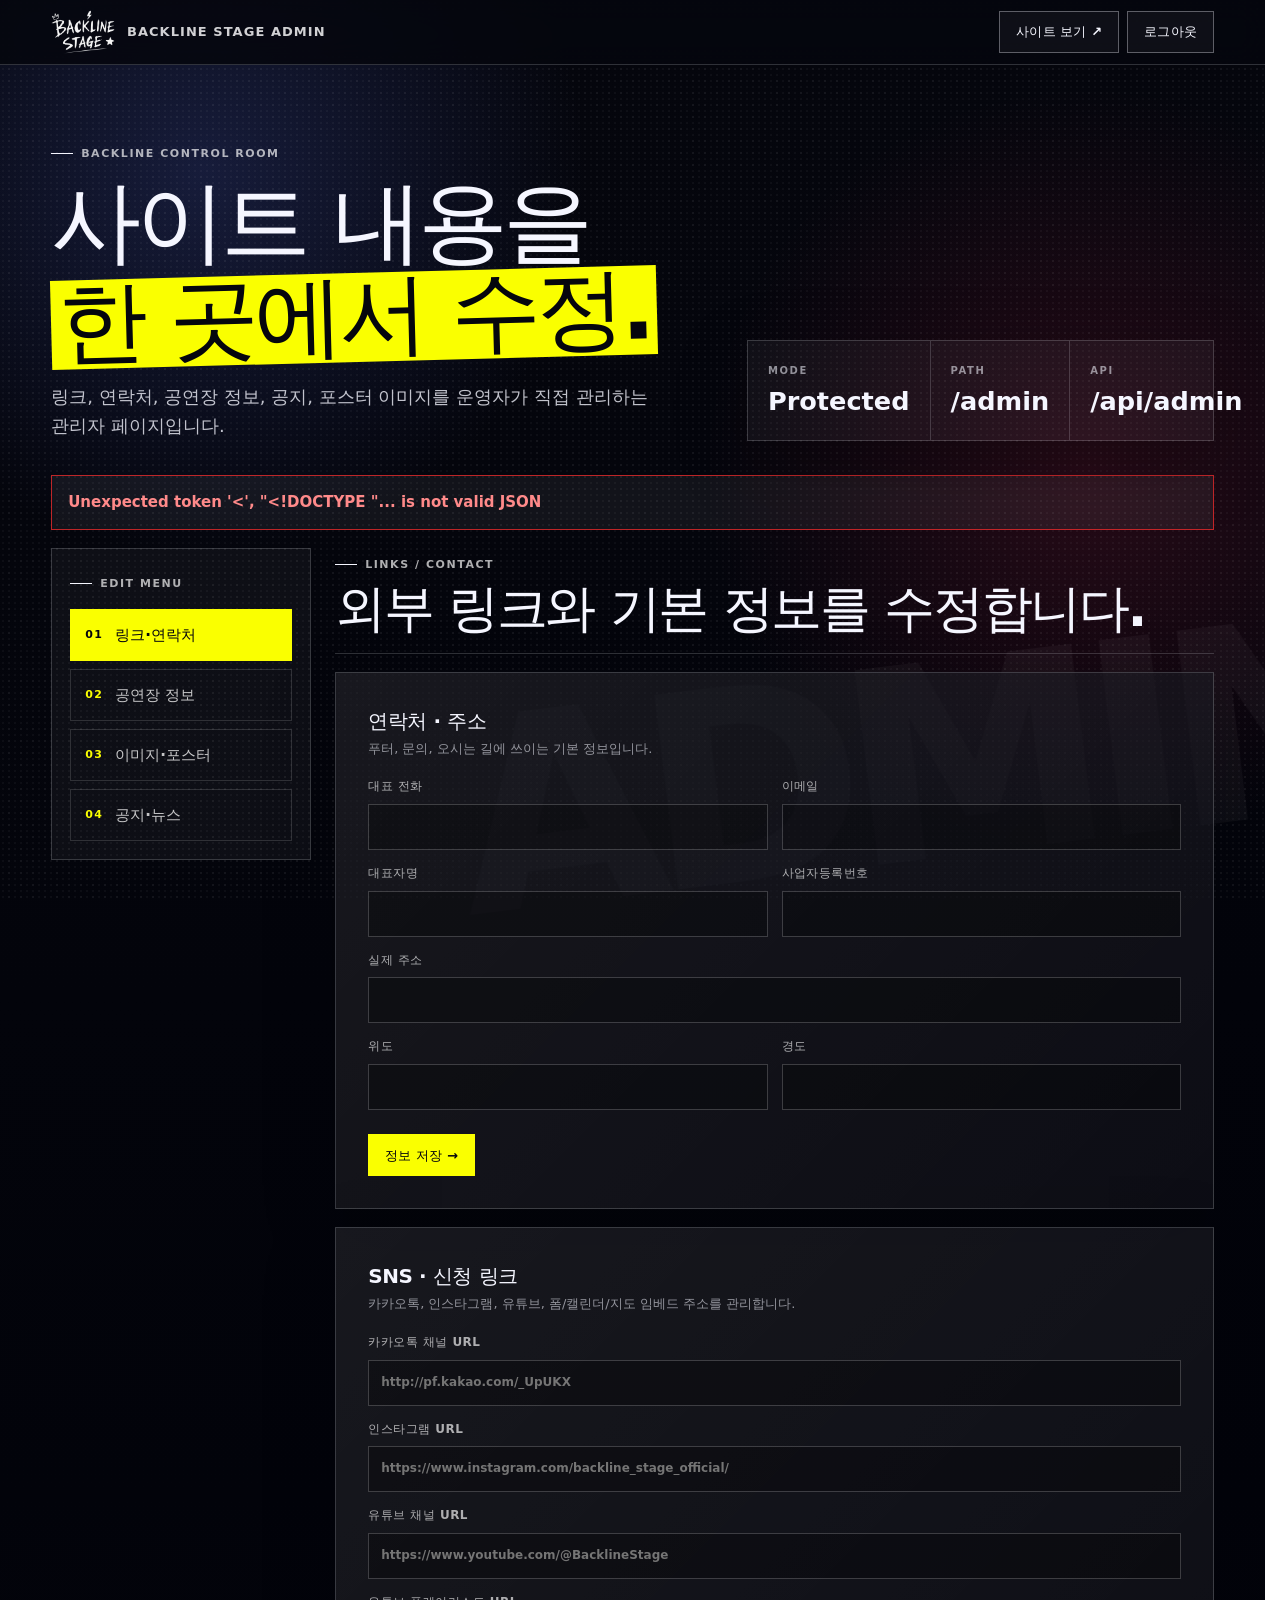
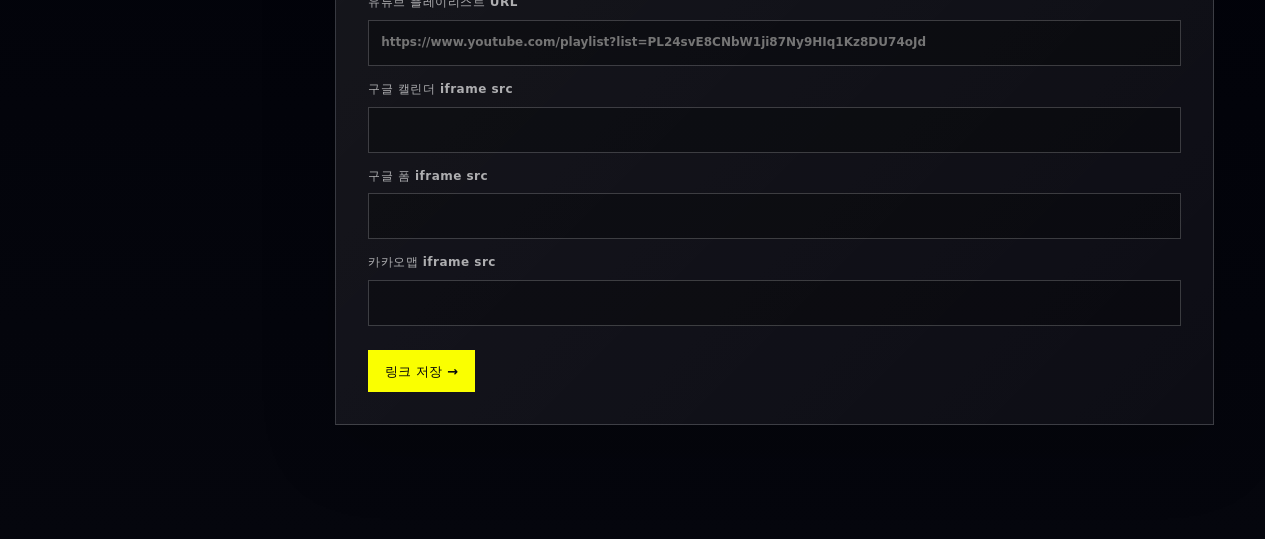
==== admin/index.html @ d29a9990 "Deploy CMS content bridge" ====
<!doctype html>
<html lang="ko">
  <head>
    <meta charset="utf-8" />
    <meta name="viewport" content="width=device-width, initial-scale=1" />
    <link rel="preload" href="../assets/fonts/PretendardVariable.woff2" as="font" type="font/woff2" crossorigin />
    <link rel="preload" as="image" href="../assets/brand/original-white/logo-white.png" />
    <link rel="icon" type="image/png" href="../assets/brand/mascot-face.png" />
    <title>관리자 | Backline Stage</title>
    <link rel="stylesheet" href="./admin.css" />
  </head>
  <body>
    <header class="admin-header">
      <div class="admin-header__inner">
        <a class="brand" href="./" aria-label="Backline Stage 관리자 홈">
          <img src="../assets/brand/original-white/logo-white.png" width="3243" height="2238" alt="" />
          <span>Backline Stage Admin</span>
        </a>
        <nav class="admin-toplinks" aria-label="관리자 바로가기">
          <a href="../index.html" target="_blank" rel="noopener">사이트 보기 ↗</a>
          <a href="/cdn-cgi/access/logout" id="logout">로그아웃</a>
        </nav>
      </div>
    </header>

    <main class="admin-shell">
      <section class="admin-hero">
        <div>
          <p class="eyebrow">Backline control room</p>
          <h1>사이트 내용을<br /><span>한 곳에서 수정.</span></h1>
          <p class="lead">링크, 연락처, 공연장 정보, 공지, 포스터 이미지를 운영자가 직접 관리하는 관리자 페이지입니다.</p>
        </div>
        <div class="admin-status" aria-label="관리 상태 요약">
          <article>
            <span>MODE</span>
            <strong>Protected</strong>
          </article>
          <article>
            <span>PATH</span>
            <strong>/admin</strong>
          </article>
          <article>
            <span>API</span>
            <strong>/api/admin</strong>
          </article>
        </div>
      </section>

      <div id="flash" aria-live="polite"></div>

      <div class="admin-layout">
        <aside class="admin-sidebar">
          <p class="sidebar-k">EDIT MENU</p>
          <nav class="admin-tabs" id="tabs" aria-label="관리 메뉴">
            <button class="is-active" data-tab="links" type="button">
              <span>01</span> 링크·연락처
            </button>
            <button data-tab="venue" type="button">
              <span>02</span> 공연장 정보
            </button>
            <button data-tab="images" type="button">
              <span>03</span> 이미지·포스터
            </button>
            <button data-tab="notices" type="button">
              <span>04</span> 공지·뉴스
            </button>
          </nav>
        </aside>

        <section class="admin-content">
          <section class="admin-panel is-active" data-panel="links">
            <div class="panel-head">
              <p class="eyebrow">Links / contact</p>
              <h2>외부 링크와 기본 정보를 수정합니다.</h2>
            </div>

            <div class="card">
              <div class="card-head">
                <h3>연락처 · 주소</h3>
                <p>푸터, 문의, 오시는 길에 쓰이는 기본 정보입니다.</p>
              </div>
              <form id="settings-form-contact" class="field-grid">
                <label>대표 전화<input name="phone" autocomplete="tel" /></label>
                <label>이메일<input name="email" type="email" autocomplete="email" /></label>
                <label>대표자명<input name="representative" /></label>
                <label>사업자등록번호<input name="business_no" /></label>
                <label class="full">실제 주소<input name="address" /></label>
                <label>위도<input name="latitude" type="number" step="0.0000000000001" /></label>
                <label>경도<input name="longitude" type="number" step="0.0000000000001" /></label>
                <div class="full row-actions">
                  <button class="btn hot" type="submit">정보 저장 →</button>
                </div>
              </form>
            </div>

            <div class="card">
              <div class="card-head">
                <h3>SNS · 신청 링크</h3>
                <p>카카오톡, 인스타그램, 유튜브, 폼/캘린더/지도 임베드 주소를 관리합니다.</p>
              </div>
              <form id="settings-form-links" class="field-grid">
                <label class="full">카카오톡 채널 URL<input name="kakao_url" placeholder="http://pf.kakao.com/_UpUKX" /></label>
                <label class="full">인스타그램 URL<input name="instagram_url" placeholder="https://www.instagram.com/backline_stage_official/" /></label>
                <label class="full">유튜브 채널 URL<input name="youtube_url" placeholder="https://www.youtube.com/@BacklineStage" /></label>
                <label class="full">유튜브 플레이리스트 URL<input name="youtube_playlist_url" placeholder="https://www.youtube.com/playlist?list=PL24svE8CNbW1ji87Ny9HIq1Kz8DU74oJd" /></label>
                <label class="full">구글 캘린더 iframe src<input name="google_calendar_src" /></label>
                <label class="full">구글 폼 iframe src<input name="google_form_src" /></label>
                <label class="full">카카오맵 iframe src<input name="kakao_map_src" /></label>
                <div class="full row-actions">
                  <button class="btn hot" type="submit">링크 저장 →</button>
                </div>
              </form>
            </div>
          </section>

          <section class="admin-panel" data-panel="venue">
            <div class="panel-head">
              <p class="eyebrow">Venue data</p>
              <h2>공연장 소개와 스펙 값을 관리합니다.</h2>
            </div>

            <div class="card">
              <form id="venue-form" class="field-grid">
                <label class="full">공연장 명<input name="name" /></label>
                <label class="full">한 줄 소개<input name="tagline" /></label>
                <label>수용 인원<input name="capacity" /></label>
                <label>무대 사이즈<input name="stage_size" /></label>
                <label>음향<input name="sound" /></label>
                <label>조명<input name="light" /></label>
                <label class="full">장비 리스트 <small>한 줄에 하나씩 입력</small>
                  <textarea name="equipment_text" rows="7" placeholder="Behringer X32 Full Size&#10;d&amp;b E12 × 2&#10;Sennheiser EW IEM G4 TWIN ★"></textarea>
                </label>
                <label class="full">평면도/단면도 이미지 URL<input name="floorplan_url" /></label>
                <label class="full">상세 설명<textarea name="body" rows="5"></textarea></label>
                <div class="full row-actions">
                  <button class="btn hot" type="submit">공연장 정보 저장 →</button>
                </div>
              </form>
            </div>
          </section>

          <section class="admin-panel" data-panel="images">
            <div class="panel-head">
              <p class="eyebrow">Images / posters</p>
              <h2>공연 포스터와 갤러리 이미지를 관리합니다.</h2>
            </div>

            <div class="card split-card">
              <div class="card-head">
                <h3>새 이미지 업로드</h3>
                <p>5MB 이하 jpg, png, webp 파일을 등록합니다.</p>
              </div>
              <form id="poster-form" class="field-grid">
                <label>제목<input name="title" required placeholder="BAND NIGHT vol.4" /></label>
                <label>날짜<input name="date" type="date" required /></label>
                <label class="full">이미지 파일<input name="file" type="file" accept="image/*" required /></label>
                <div class="full row-actions">
                  <button class="btn hot" type="submit">업로드 →</button>
                </div>
              </form>
            </div>

            <div class="list-head">
              <h3>등록된 이미지</h3>
              <button class="btn ghost" type="button" data-action="refresh-posters">새로고침</button>
            </div>
            <div class="poster-list" id="poster-list"></div>
          </section>

          <section class="admin-panel" data-panel="notices">
            <div class="panel-head">
              <p class="eyebrow">Notice board</p>
              <h2>홈과 공지 영역에 표시할 소식을 관리합니다.</h2>
            </div>

            <div class="card">
              <div class="card-head">
                <h3>새 공지 작성</h3>
                <p>중요 공지는 고정으로 등록할 수 있습니다.</p>
              </div>
              <form id="notice-form" class="field-grid">
                <label>제목<input name="title" required /></label>
                <label>노출 상태
                  <select name="pinned">
                    <option value="false">일반</option>
                    <option value="true">상단 고정</option>
                  </select>
                </label>
                <label class="full">두 줄 미리보기<textarea name="body_short" maxlength="160" rows="2"></textarea></label>
                <label class="full">상세 내용<textarea name="body" rows="5"></textarea></label>
                <div class="full row-actions">
                  <button class="btn hot" type="submit">공지 등록 →</button>
                </div>
              </form>
            </div>

            <div class="list-head">
              <h3>등록된 공지</h3>
              <button class="btn ghost" type="button" data-action="refresh-notices">새로고침</button>
            </div>
            <div class="notice-list" id="notice-list"></div>
          </section>
        </section>
      </div>
    </main>

    <script type="module" src="./admin.js"></script>
  </body>
</html>
---- admin/admin.css ----
@font-face {
  font-family: "Pretendard Variable";
  font-weight: 45 920;
  font-style: normal;
  font-display: block;
  src: url("../assets/fonts/PretendardVariable.woff2") format("woff2-variations");
}

:root {
  --bg: #05060d;
  --bg-2: #090b16;
  --ink: #f5f6ff;
  --ink-2: rgba(245, 246, 255, 0.78);
  --ink-3: rgba(245, 246, 255, 0.56);
  --line: rgba(245, 246, 255, 0.18);
  --line-strong: rgba(245, 246, 255, 0.34);
  --hot: #faff00;
  --red: #ff2d2d;
  --void: #05060d;
  --grid: 1320px;
  --gutter: clamp(20px, 4vw, 56px);
  --font: "Pretendard Variable", "Pretendard", -apple-system, BlinkMacSystemFont, "Apple SD Gothic Neo", system-ui, sans-serif;
}

* { box-sizing: border-box; }

html {
  overflow-y: scroll;
  scrollbar-gutter: stable;
}

body {
  margin: 0;
  min-height: 100vh;
  background:
    radial-gradient(circle at 16% 8%, rgba(74, 92, 190, 0.26), transparent 30vw),
    radial-gradient(circle at 86% 22%, rgba(255, 45, 93, 0.14), transparent 30vw),
    linear-gradient(180deg, #05060d 0%, #02030a 70%, #05060d 100%);
  color: var(--ink);
  font-family: var(--font);
  font-size: 15px;
  line-height: 1.65;
  font-synthesis: none;
  -webkit-font-smoothing: antialiased;
  word-break: keep-all;
  overflow-wrap: break-word;
}

body::before {
  content: "";
  position: fixed;
  inset: 0;
  z-index: -2;
  pointer-events: none;
  background-image:
    radial-gradient(rgba(255, 255, 255, 0.045) 1px, transparent 1px),
    radial-gradient(rgba(255, 255, 255, 0.028) 1px, transparent 1px);
  background-size: 6px 6px, 12px 12px;
  background-position: 0 0, 3px 3px;
  opacity: 0.95;
}

body::after {
  content: "ADMIN";
  position: fixed;
  right: -7vw;
  bottom: -7vw;
  z-index: -1;
  color: rgba(255, 255, 255, 0.035);
  font-size: clamp(120px, 21vw, 340px);
  font-weight: 950;
  letter-spacing: -0.08em;
  transform: rotate(-7deg);
  pointer-events: none;
}

a { color: inherit; text-decoration: none; }
button, input, textarea, select { font: inherit; }
button { cursor: pointer; }
img { display: block; max-width: 100%; }
h1, h2, h3, p { margin: 0; }

.admin-header {
  position: sticky;
  top: 0;
  z-index: 20;
  background: rgba(5, 6, 13, 0.86);
  border-bottom: 1px solid var(--line);
  backdrop-filter: blur(14px) saturate(1.2);
  -webkit-backdrop-filter: blur(14px) saturate(1.2);
}

.admin-header__inner {
  max-width: var(--grid);
  margin: 0 auto;
  padding: 10px var(--gutter);
  display: flex;
  align-items: center;
  justify-content: space-between;
  gap: 24px;
}

.brand {
  display: inline-flex;
  align-items: center;
  gap: 12px;
  min-width: 0;
}

.brand img {
  width: auto;
  height: 44px;
  opacity: 0.96;
}

.brand span {
  font-size: 13px;
  font-weight: 900;
  letter-spacing: 0.08em;
  text-transform: uppercase;
  color: rgba(255, 255, 255, 0.82);
}

.admin-toplinks {
  display: flex;
  align-items: center;
  gap: 8px;
  flex-wrap: wrap;
}

.admin-toplinks a,
.btn {
  display: inline-flex;
  align-items: center;
  justify-content: center;
  min-height: 42px;
  padding: 0 16px;
  border: 1.5px solid var(--line-strong);
  background: rgba(255, 255, 255, 0.04);
  color: var(--ink);
  font-size: 13px;
  font-weight: 900;
  letter-spacing: 0.01em;
  transition: transform 140ms ease, border-color 140ms ease, background 140ms ease, color 140ms ease;
}

.admin-toplinks a:hover,
.btn:hover {
  transform: translate(-2px, -2px);
  border-color: var(--ink);
}

.btn.hot {
  border-color: var(--hot);
  background: var(--hot);
  color: var(--void);
}

.btn.ghost {
  background: transparent;
}

.btn.danger {
  border-color: rgba(255, 45, 45, 0.7);
  color: #ff7878;
}

.btn:disabled {
  opacity: 0.48;
  cursor: not-allowed;
  transform: none;
}

.admin-shell {
  width: 100%;
  max-width: var(--grid);
  margin: 0 auto;
  padding: clamp(40px, 6vw, 72px) var(--gutter) 96px;
}

.admin-hero {
  display: grid;
  grid-template-columns: minmax(0, 1.15fr) minmax(320px, 0.85fr);
  gap: clamp(28px, 5vw, 72px);
  align-items: end;
  margin-bottom: 34px;
}

.eyebrow,
.sidebar-k {
  display: inline-flex;
  align-items: center;
  gap: 8px;
  color: rgba(255, 255, 255, 0.68);
  font-size: 11px;
  font-weight: 850;
  letter-spacing: 0.14em;
  line-height: 1.2;
  text-transform: uppercase;
}

.eyebrow::before,
.sidebar-k::before {
  content: "";
  display: inline-block;
  width: 22px;
  height: 1px;
  background: var(--ink);
}

.admin-hero h1 {
  margin-top: 18px;
  font-size: clamp(48px, 7vw, 96px);
  font-weight: 950;
  letter-spacing: -0.055em;
  line-height: 0.95;
}

.admin-hero h1 span {
  display: inline-block;
  margin-top: 8px;
  padding: 0 0.08em 0.04em;
  background: var(--hot);
  color: var(--void);
  transform: rotate(-1.5deg);
}

.lead {
  margin-top: 20px;
  max-width: 60ch;
  color: var(--ink-2);
  font-size: clamp(15px, 1.5vw, 18px);
}

.admin-status {
  display: grid;
  grid-template-columns: repeat(3, 1fr);
  border: 1.5px solid var(--line);
  background: rgba(255, 255, 255, 0.045);
  box-shadow: 0 22px 70px rgba(0, 0, 0, 0.28);
}

.admin-status article {
  padding: 22px 20px;
  border-right: 1px solid var(--line);
}

.admin-status article:last-child { border-right: 0; }

.admin-status span {
  display: block;
  margin-bottom: 8px;
  color: var(--ink-3);
  font-size: 10px;
  font-weight: 900;
  letter-spacing: 0.16em;
}

.admin-status strong {
  font-size: clamp(18px, 2vw, 26px);
  line-height: 1.1;
}

#flash {
  min-height: 0;
}

.flash {
  margin-bottom: 18px;
  padding: 14px 16px;
  border: 1.5px solid var(--line);
  background: rgba(255, 255, 255, 0.06);
  font-weight: 850;
}

.flash.ok {
  border-color: rgba(250, 255, 0, 0.72);
  color: var(--hot);
}

.flash.err {
  border-color: rgba(255, 45, 45, 0.72);
  color: #ff8a8a;
}

.admin-layout {
  display: grid;
  grid-template-columns: 260px minmax(0, 1fr);
  gap: 24px;
  align-items: start;
}

.admin-sidebar {
  position: sticky;
  top: 86px;
  padding: 18px;
  border: 1.5px solid var(--line);
  background: rgba(255, 255, 255, 0.045);
}

.admin-tabs {
  display: grid;
  gap: 8px;
  margin-top: 18px;
}

.admin-tabs button {
  width: 100%;
  min-height: 52px;
  display: flex;
  align-items: center;
  gap: 12px;
  padding: 0 14px;
  border: 1.5px solid rgba(255, 255, 255, 0.14);
  background: transparent;
  color: rgba(255, 255, 255, 0.76);
  text-align: left;
  font-weight: 900;
}

.admin-tabs button span {
  color: var(--hot);
  font-size: 11px;
  letter-spacing: 0.12em;
}

.admin-tabs button.is-active {
  background: var(--hot);
  border-color: var(--hot);
  color: var(--void);
}

.admin-tabs button.is-active span {
  color: var(--void);
}

.admin-panel {
  display: none;
}

.admin-panel.is-active {
  display: block;
}

.panel-head {
  margin-bottom: 18px;
  padding-bottom: 18px;
  border-bottom: 1.5px solid var(--line);
}

.panel-head h2 {
  margin-top: 10px;
  font-size: clamp(28px, 4vw, 52px);
  font-weight: 950;
  letter-spacing: -0.045em;
  line-height: 1.02;
}

.card,
.notice-item,
.poster-item {
  border: 1.5px solid var(--line);
  background:
    linear-gradient(135deg, rgba(255, 255, 255, 0.08), rgba(255, 255, 255, 0.035)),
    rgba(5, 6, 13, 0.62);
  box-shadow: 0 22px 70px rgba(0, 0, 0, 0.2);
}

.card {
  padding: clamp(20px, 3vw, 32px);
  margin-bottom: 18px;
}

.split-card {
  display: grid;
  grid-template-columns: minmax(220px, 0.8fr) minmax(0, 1.2fr);
  gap: 24px;
}

.card-head {
  margin-bottom: 18px;
}

.split-card .card-head {
  margin-bottom: 0;
}

.card h3,
.list-head h3 {
  font-size: 20px;
  font-weight: 950;
  letter-spacing: -0.02em;
}

.card p,
.list-empty {
  color: var(--ink-3);
  font-size: 13px;
}

.field-grid {
  display: grid;
  grid-template-columns: repeat(2, minmax(0, 1fr));
  gap: 14px;
}

.field-grid label,
.edit-grid label {
  display: grid;
  gap: 7px;
  min-width: 0;
  color: rgba(255, 255, 255, 0.66);
  font-size: 12px;
  font-weight: 850;
  letter-spacing: 0.04em;
}

.field-grid label.full,
.edit-grid label.full {
  grid-column: 1 / -1;
}

label small {
  color: var(--ink-3);
  font-weight: 650;
  letter-spacing: 0;
}

input,
textarea,
select {
  width: 100%;
  min-height: 46px;
  padding: 11px 12px;
  border: 1.5px solid rgba(255, 255, 255, 0.2);
  border-radius: 0;
  background: rgba(0, 0, 0, 0.28);
  color: var(--ink);
  outline: none;
}

textarea {
  resize: vertical;
  min-height: 112px;
}

input:focus,
textarea:focus,
select:focus {
  border-color: var(--hot);
  box-shadow: 0 0 0 3px rgba(250, 255, 0, 0.12);
}

input[type="file"] {
  padding: 9px;
  color: var(--ink-2);
}

.row-actions {
  display: flex;
  flex-wrap: wrap;
  gap: 8px;
  align-items: center;
  margin-top: 10px;
}

.list-head {
  display: flex;
  align-items: center;
  justify-content: space-between;
  gap: 16px;
  margin: 26px 0 14px;
}

.poster-list,
.notice-list {
  display: grid;
  gap: 14px;
}

.poster-item {
  display: grid;
  grid-template-columns: 148px minmax(0, 1fr);
  gap: 18px;
  padding: 14px;
}

.poster-thumb {
  width: 100%;
  aspect-ratio: 3 / 4;
  object-fit: cover;
  background: rgba(255, 255, 255, 0.08);
  border: 1px solid rgba(255, 255, 255, 0.16);
}

.notice-item {
  padding: 18px;
}

.notice-item__top,
.poster-item__top {
  display: flex;
  align-items: center;
  justify-content: space-between;
  gap: 12px;
  margin-bottom: 12px;
}

.item-title {
  min-width: 0;
}

.item-title strong {
  display: block;
  font-size: 17px;
  font-weight: 950;
  line-height: 1.18;
}

.item-title span {
  display: block;
  margin-top: 4px;
  color: var(--ink-3);
  font-size: 12px;
  font-weight: 700;
}

.badge {
  display: inline-flex;
  align-items: center;
  min-height: 28px;
  padding: 0 9px;
  background: var(--hot);
  color: var(--void);
  font-size: 11px;
  font-weight: 950;
  letter-spacing: 0.08em;
  white-space: nowrap;
}

.edit-grid {
  display: grid;
  grid-template-columns: repeat(2, minmax(0, 1fr));
  gap: 12px;
}

@media (max-width: 980px) {
  .admin-hero,
  .admin-layout,
  .split-card {
    grid-template-columns: 1fr;
  }

  .admin-sidebar {
    position: static;
  }

  .admin-tabs {
    grid-template-columns: repeat(2, minmax(0, 1fr));
  }
}

@media (max-width: 680px) {
  .admin-header__inner {
    align-items: flex-start;
    flex-direction: column;
  }

  .brand span {
    display: none;
  }

  .admin-toplinks {
    width: 100%;
    display: grid;
    grid-template-columns: repeat(2, minmax(0, 1fr));
  }

  .admin-toplinks a {
    min-width: 0;
  }

  .admin-status,
  .field-grid,
  .edit-grid,
  .poster-item,
  .admin-tabs {
    grid-template-columns: 1fr;
  }

  .admin-status article {
    border-right: 0;
    border-bottom: 1px solid var(--line);
  }

  .admin-status article:last-child {
    border-bottom: 0;
  }

  .poster-thumb {
    max-width: 180px;
  }
}
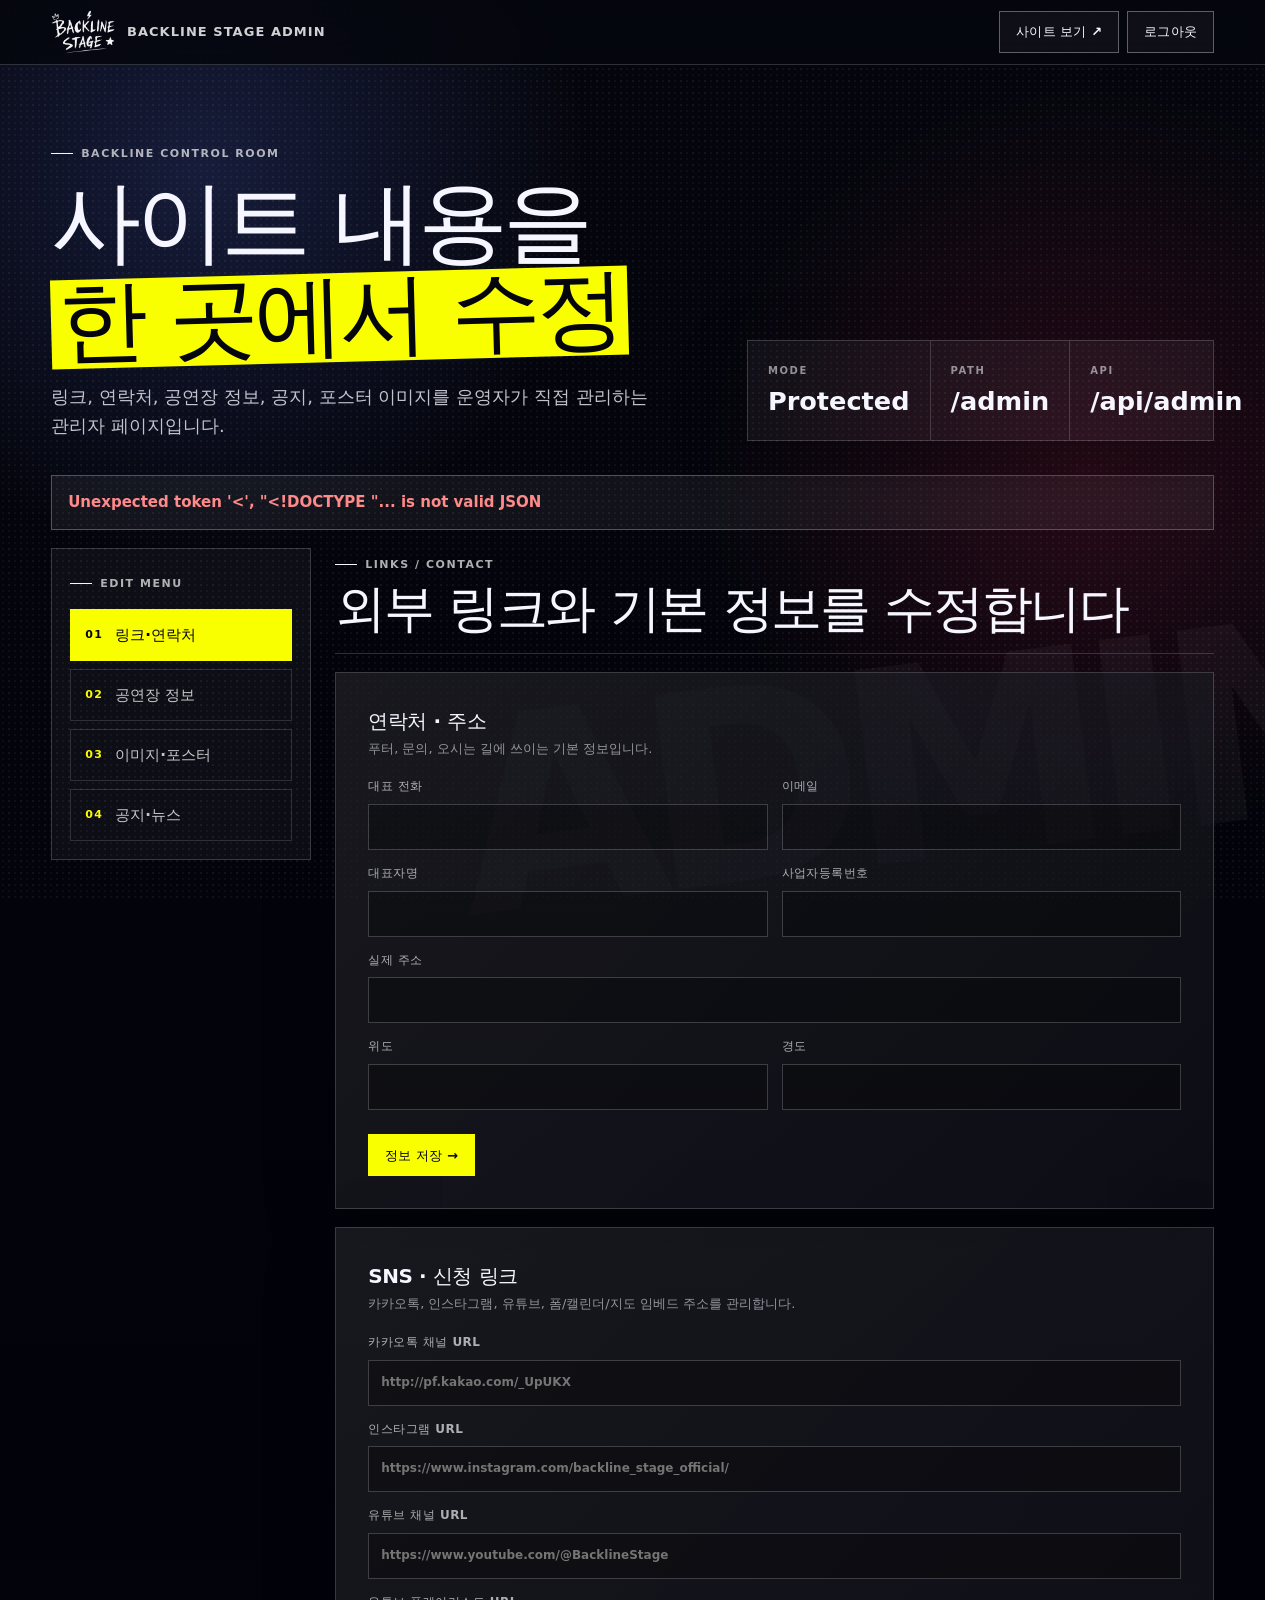
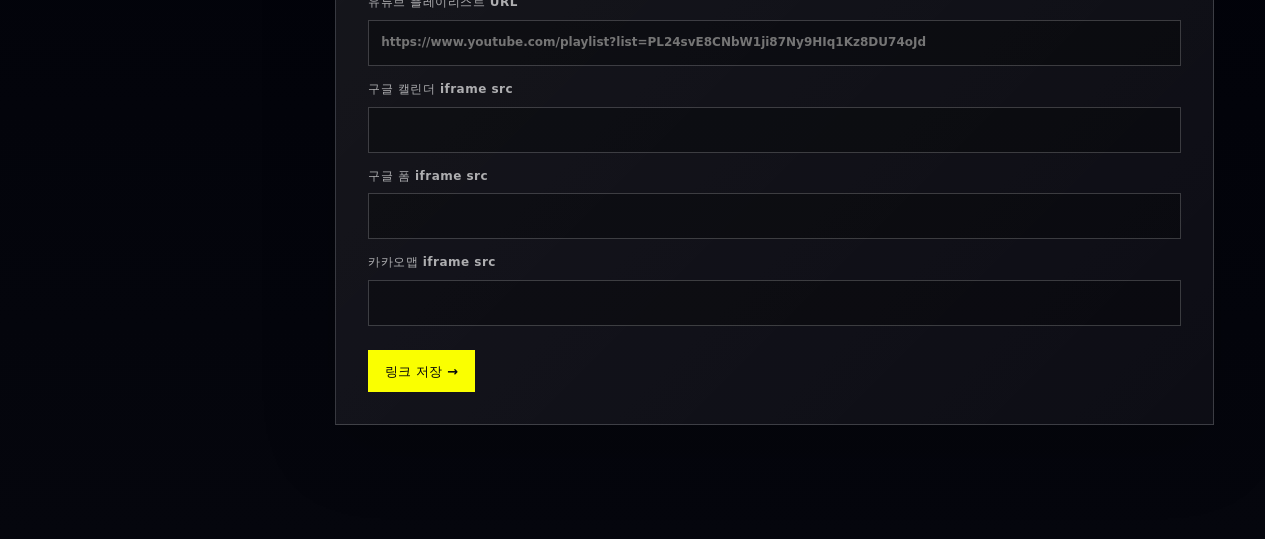
==== commit d284b17f: "Deploy headline and venue copy polish" ====
--- a/admin/index.html
+++ b/admin/index.html
@@ -27,7 +27,7 @@
       <section class="admin-hero">
         <div>
           <p class="eyebrow">Backline control room</p>
-          <h1>사이트 내용을<br /><span>한 곳에서 수정.</span></h1>
+          <h1>사이트 내용을<br /><span>한 곳에서 수정</span></h1>
           <p class="lead">링크, 연락처, 공연장 정보, 공지, 포스터 이미지를 운영자가 직접 관리하는 관리자 페이지입니다.</p>
         </div>
         <div class="admin-status" aria-label="관리 상태 요약">
@@ -71,7 +71,7 @@
           <section class="admin-panel is-active" data-panel="links">
             <div class="panel-head">
               <p class="eyebrow">Links / contact</p>
-              <h2>외부 링크와 기본 정보를 수정합니다.</h2>
+              <h2>외부 링크와 기본 정보를 수정합니다</h2>
             </div>
 
             <div class="card">
@@ -116,7 +116,7 @@
           <section class="admin-panel" data-panel="venue">
             <div class="panel-head">
               <p class="eyebrow">Venue data</p>
-              <h2>공연장 소개와 스펙 값을 관리합니다.</h2>
+              <h2>공연장 소개와 스펙 값을 관리합니다</h2>
             </div>
 
             <div class="card">
@@ -142,7 +142,7 @@
           <section class="admin-panel" data-panel="images">
             <div class="panel-head">
               <p class="eyebrow">Images / posters</p>
-              <h2>공연 포스터와 갤러리 이미지를 관리합니다.</h2>
+              <h2>공연 포스터와 갤러리 이미지를 관리합니다</h2>
             </div>
 
             <div class="card split-card">
@@ -170,7 +170,7 @@
           <section class="admin-panel" data-panel="notices">
             <div class="panel-head">
               <p class="eyebrow">Notice board</p>
-              <h2>홈과 공지 영역에 표시할 소식을 관리합니다.</h2>
+              <h2>홈과 공지 영역에 표시할 소식을 관리합니다</h2>
             </div>
 
             <div class="card">
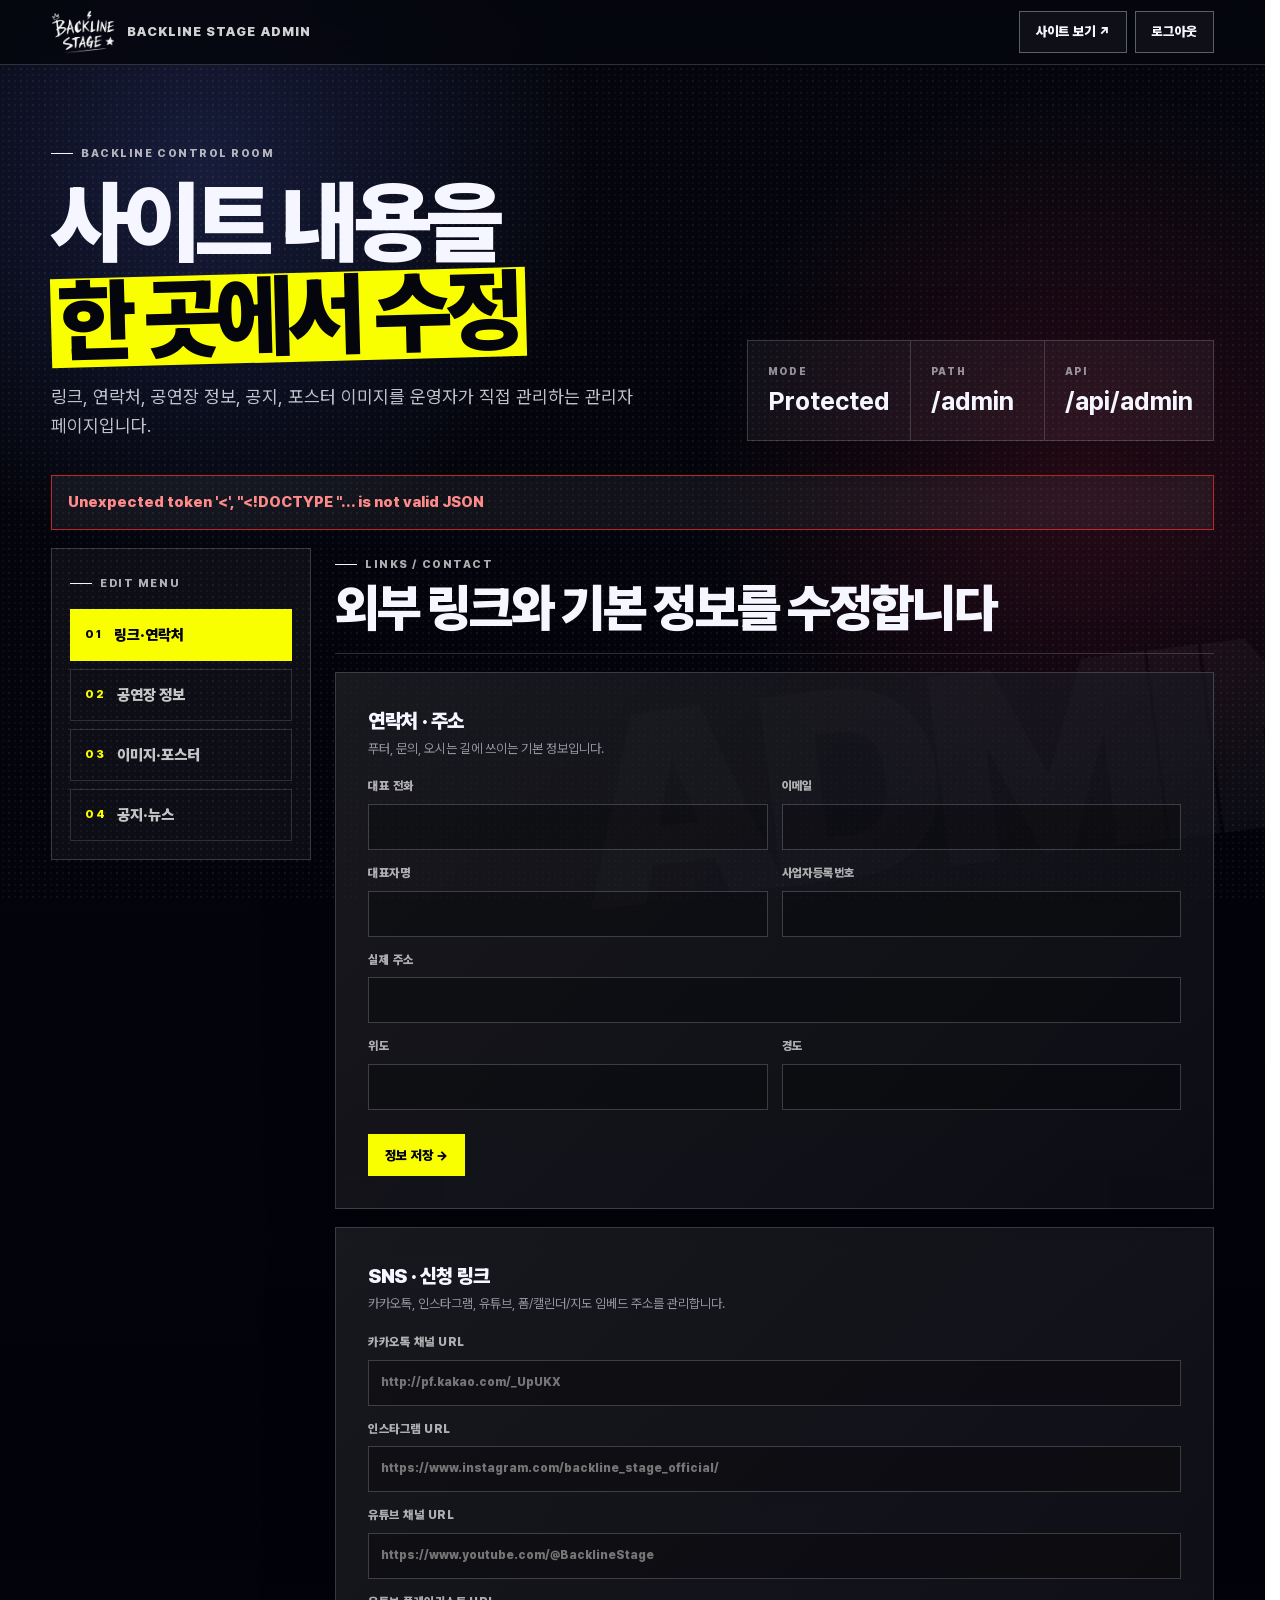
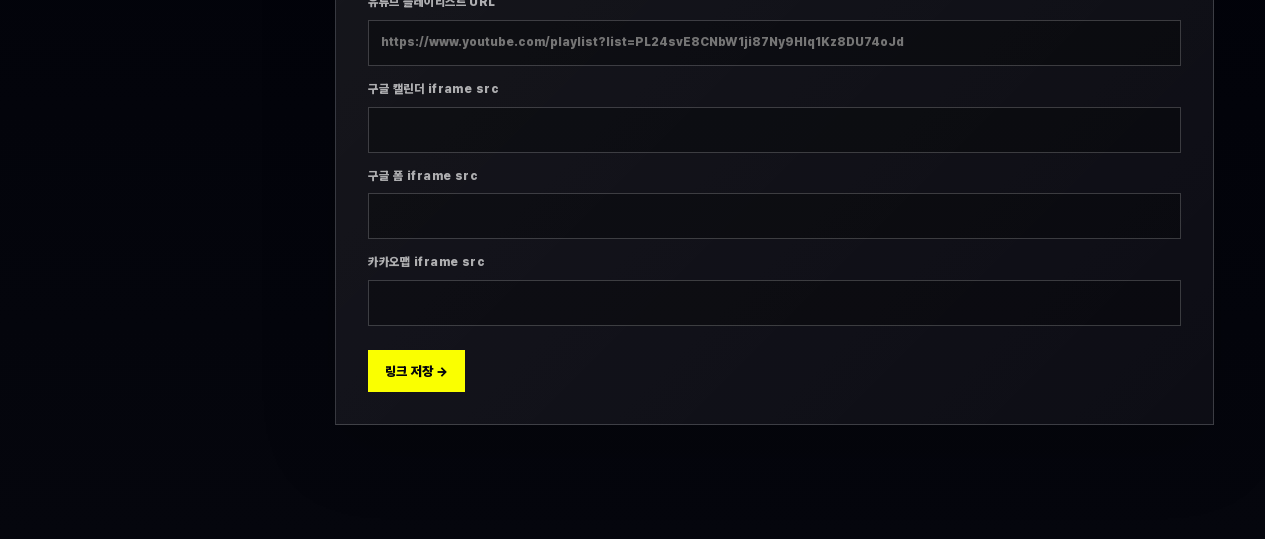
==== commit 95b61450: "Deploy YouTube video data" ====
--- a/admin/index.html
+++ b/admin/index.html
@@ -3,7 +3,7 @@
   <head>
     <meta charset="utf-8" />
     <meta name="viewport" content="width=device-width, initial-scale=1" />
-    <link rel="preload" href="../assets/fonts/PretendardVariable.woff2" as="font" type="font/woff2" crossorigin />
+    <link rel="stylesheet" href="../assets/fonts/pretendard/pretendard-dynamic-subset.css" />
     <link rel="preload" as="image" href="../assets/brand/original-white/logo-white.png" />
     <link rel="icon" type="image/png" href="../assets/brand/mascot-face.png" />
     <title>관리자 | Backline Stage</title>
--- a/assets/fonts/pretendard/pretendard-dynamic-subset.css
+++ b/assets/fonts/pretendard/pretendard-dynamic-subset.css
@@ -0,0 +1,927 @@
+/*
+Copyright (c) 2021 Kil Hyung-jin, with Reserved Font Name Pretendard.
+https://github.com/orioncactus/pretendard
+
+This Font Software is licensed under the SIL Open Font License, Version 1.1.
+This license is copied below, and is also available with a FAQ at:
+http://scripts.sil.org/OFL
+*/
+/* [0] */
+@font-face {
+	font-family: 'Pretendard Variable';
+	font-style: normal;
+	font-display: swap;
+	font-weight: 45 920;
+	src: url("./PretendardVariable.subset.0.woff2") format('woff2-variations');
+	unicode-range: U+f9ca-fa0b, U+ff03-ff05, U+ff07, U+ff0a-ff0b, U+ff0d-ff19, U+ff1b, U+ff1d, U+ff20-ff5b, U+ff5d, U+ffe0-ffe3, U+ffe5-ffe6;
+}
+
+/* [1] */
+@font-face {
+	font-family: 'Pretendard Variable';
+	font-style: normal;
+	font-display: swap;
+	font-weight: 45 920;
+	src: url("./PretendardVariable.subset.1.woff2") format('woff2-variations');
+	unicode-range: U+d723-d728, U+d72a-d733, U+d735-d748, U+d74a-d74f, U+d752-d753, U+d755-d757, U+d75a-d75f, U+d762-d764, U+d766-d768, U+d76a-d76b, U+d76d-d76f, U+d771-d787, U+d789-d78b, U+d78d-d78f, U+d791-d797, U+d79a, U+d79c, U+d79e-d7a3, U+f900-f909, U+f90b-f92e;
+}
+
+/* [2] */
+@font-face {
+	font-family: 'Pretendard Variable';
+	font-style: normal;
+	font-display: swap;
+	font-weight: 45 920;
+	src: url("./PretendardVariable.subset.2.woff2") format('woff2-variations');
+	unicode-range: U+d679-d68b, U+d68e-d69e, U+d6a0, U+d6a2-d6a7, U+d6a9-d6c3, U+d6c6-d6c7, U+d6c9-d6cb, U+d6cd-d6d3, U+d6d5-d6d6, U+d6d8-d6e3, U+d6e5-d6e7, U+d6e9-d6fb, U+d6fd-d717, U+d719-d71f, U+d721-d722;
+}
+
+/* [3] */
+@font-face {
+	font-family: 'Pretendard Variable';
+	font-style: normal;
+	font-display: swap;
+	font-weight: 45 920;
+	src: url("./PretendardVariable.subset.3.woff2") format('woff2-variations');
+	unicode-range: U+d5bc-d5c7, U+d5ca-d5cb, U+d5cd-d5cf, U+d5d1-d5d7, U+d5d9-d5da, U+d5dc, U+d5de-d5e3, U+d5e6-d5e7, U+d5e9-d5eb, U+d5ed-d5f6, U+d5f8, U+d5fa-d5ff, U+d602-d603, U+d605-d607, U+d609-d60f, U+d612-d613, U+d616-d61b, U+d61d-d637, U+d63a-d63b, U+d63d-d63f, U+d641-d647, U+d64a-d64c, U+d64e-d653, U+d656-d657, U+d659-d65b, U+d65d-d666, U+d668, U+d66a-d678;
+}
+
+/* [4] */
+@font-face {
+	font-family: 'Pretendard Variable';
+	font-style: normal;
+	font-display: swap;
+	font-weight: 45 920;
+	src: url("./PretendardVariable.subset.4.woff2") format('woff2-variations');
+	unicode-range: U+d507, U+d509-d50b, U+d50d-d513, U+d515-d53b, U+d53e-d53f, U+d541-d543, U+d545-d54c, U+d54e, U+d550, U+d552-d557, U+d55a-d55b, U+d55d-d55f, U+d561-d564, U+d566-d567, U+d56a, U+d56c, U+d56e-d573, U+d576-d577, U+d579-d583, U+d585-d586, U+d58a-d5a4, U+d5a6-d5bb;
+}
+
+/* [5] */
+@font-face {
+	font-family: 'Pretendard Variable';
+	font-style: normal;
+	font-display: swap;
+	font-weight: 45 920;
+	src: url("./PretendardVariable.subset.5.woff2") format('woff2-variations');
+	unicode-range: U+d464-d477, U+d47a-d47b, U+d47d-d47f, U+d481-d487, U+d489-d48a, U+d48c, U+d48e-d4e7, U+d4e9-d503, U+d505-d506;
+}
+
+/* [6] */
+@font-face {
+	font-family: 'Pretendard Variable';
+	font-style: normal;
+	font-display: swap;
+	font-weight: 45 920;
+	src: url("./PretendardVariable.subset.6.woff2") format('woff2-variations');
+	unicode-range: U+d3bf-d3c7, U+d3ca-d3cf, U+d3d1-d3eb, U+d3ee-d3ef, U+d3f1-d3f3, U+d3f5-d3fb, U+d3fd-d400, U+d402-d45b, U+d45d-d463;
+}
+
+/* [7] */
+@font-face {
+	font-family: 'Pretendard Variable';
+	font-style: normal;
+	font-display: swap;
+	font-weight: 45 920;
+	src: url("./PretendardVariable.subset.7.woff2") format('woff2-variations');
+	unicode-range: U+d2ff, U+d302-d304, U+d306-d30b, U+d30f, U+d311-d313, U+d315-d31b, U+d31e, U+d322-d324, U+d326-d327, U+d32a-d32b, U+d32d-d32f, U+d331-d337, U+d339-d33c, U+d33e-d37b, U+d37e-d37f, U+d381-d383, U+d385-d38b, U+d38e-d390, U+d392-d397, U+d39a-d39b, U+d39d-d39f, U+d3a1-d3a7, U+d3a9-d3aa, U+d3ac, U+d3ae-d3b3, U+d3b5-d3b7, U+d3b9-d3bb, U+d3bd-d3be;
+}
+
+/* [8] */
+@font-face {
+	font-family: 'Pretendard Variable';
+	font-style: normal;
+	font-display: swap;
+	font-weight: 45 920;
+	src: url("./PretendardVariable.subset.8.woff2") format('woff2-variations');
+	unicode-range: U+d257-d27f, U+d281-d29b, U+d29d-d29f, U+d2a1-d2ab, U+d2ad-d2b7, U+d2ba-d2bb, U+d2bd-d2bf, U+d2c1-d2c7, U+d2c9-d2ef, U+d2f2-d2f3, U+d2f5-d2f7, U+d2f9-d2fe;
+}
+
+/* [9] */
+@font-face {
+	font-family: 'Pretendard Variable';
+	font-style: normal;
+	font-display: swap;
+	font-weight: 45 920;
+	src: url("./PretendardVariable.subset.9.woff2") format('woff2-variations');
+	unicode-range: U+d1b4, U+d1b6-d1f3, U+d1f5-d22b, U+d22e-d22f, U+d231-d233, U+d235-d23b, U+d23d-d240, U+d242-d256;
+}
+
+/* [10] */
+@font-face {
+	font-family: 'Pretendard Variable';
+	font-style: normal;
+	font-display: swap;
+	font-weight: 45 920;
+	src: url("./PretendardVariable.subset.10.woff2") format('woff2-variations');
+	unicode-range: U+d105-d12f, U+d132-d133, U+d135-d137, U+d139-d13f, U+d141-d142, U+d144, U+d146-d14b, U+d14e-d14f, U+d151-d153, U+d155-d15b, U+d15e-d187, U+d189-d19f, U+d1a2-d1a3, U+d1a5-d1a7, U+d1a9-d1af, U+d1b2-d1b3;
+}
+
+/* [11] */
+@font-face {
+	font-family: 'Pretendard Variable';
+	font-style: normal;
+	font-display: swap;
+	font-weight: 45 920;
+	src: url("./PretendardVariable.subset.11.woff2") format('woff2-variations');
+	unicode-range: U+d04b-d04f, U+d051-d057, U+d059-d06b, U+d06d-d06f, U+d071-d073, U+d075-d07b, U+d07e-d0a3, U+d0a6-d0a7, U+d0a9-d0ab, U+d0ad-d0b3, U+d0b6, U+d0b8, U+d0ba-d0bf, U+d0c2-d0c3, U+d0c5-d0c7, U+d0c9-d0cf, U+d0d2, U+d0d6-d0db, U+d0de-d0df, U+d0e1-d0e3, U+d0e5-d0eb, U+d0ee-d0f0, U+d0f2-d104;
+}
+
+/* [12] */
+@font-face {
+	font-family: 'Pretendard Variable';
+	font-style: normal;
+	font-display: swap;
+	font-weight: 45 920;
+	src: url("./PretendardVariable.subset.12.woff2") format('woff2-variations');
+	unicode-range: U+cfa2-cfc3, U+cfc5-cfdf, U+cfe2-cfe3, U+cfe5-cfe7, U+cfe9-cff4, U+cff6-cffb, U+cffd-cfff, U+d001-d003, U+d005-d017, U+d019-d033, U+d036-d037, U+d039-d03b, U+d03d-d04a;
+}
+
+/* [13] */
+@font-face {
+	font-family: 'Pretendard Variable';
+	font-style: normal;
+	font-display: swap;
+	font-weight: 45 920;
+	src: url("./PretendardVariable.subset.13.woff2") format('woff2-variations');
+	unicode-range: U+cef0-cef3, U+cef6, U+cef9-ceff, U+cf01-cf03, U+cf05-cf07, U+cf09-cf0f, U+cf11-cf12, U+cf14-cf1b, U+cf1d-cf1f, U+cf21-cf2f, U+cf31-cf53, U+cf56-cf57, U+cf59-cf5b, U+cf5d-cf63, U+cf66, U+cf68, U+cf6a-cf6f, U+cf71-cf84, U+cf86-cf8b, U+cf8d-cfa1;
+}
+
+/* [14] */
+@font-face {
+	font-family: 'Pretendard Variable';
+	font-style: normal;
+	font-display: swap;
+	font-weight: 45 920;
+	src: url("./PretendardVariable.subset.14.woff2") format('woff2-variations');
+	unicode-range: U+ce3c-ce57, U+ce5a-ce5b, U+ce5d-ce5f, U+ce61-ce67, U+ce6a, U+ce6c, U+ce6e-ce73, U+ce76-ce77, U+ce79-ce7b, U+ce7d-ce83, U+ce85-ce88, U+ce8a-ce8f, U+ce91-ce93, U+ce95-ce97, U+ce99-ce9f, U+cea2, U+cea4-ceab, U+cead-cee3, U+cee6-cee7, U+cee9-ceeb, U+ceed-ceef;
+}
+
+/* [15] */
+@font-face {
+	font-family: 'Pretendard Variable';
+	font-style: normal;
+	font-display: swap;
+	font-weight: 45 920;
+	src: url("./PretendardVariable.subset.15.woff2") format('woff2-variations');
+	unicode-range: U+cd92-cd93, U+cd96-cd97, U+cd99-cd9b, U+cd9d-cda3, U+cda6-cda8, U+cdaa-cdaf, U+cdb1-cdc3, U+cdc5-cdcb, U+cdcd-cde7, U+cde9-ce03, U+ce05-ce1f, U+ce22-ce34, U+ce36-ce3b;
+}
+
+/* [16] */
+@font-face {
+	font-family: 'Pretendard Variable';
+	font-style: normal;
+	font-display: swap;
+	font-weight: 45 920;
+	src: url("./PretendardVariable.subset.16.woff2") format('woff2-variations');
+	unicode-range: U+ccef-cd07, U+cd0a-cd0b, U+cd0d-cd1a, U+cd1c, U+cd1e-cd2b, U+cd2d-cd5b, U+cd5d-cd77, U+cd79-cd91;
+}
+
+/* [17] */
+@font-face {
+	font-family: 'Pretendard Variable';
+	font-style: normal;
+	font-display: swap;
+	font-weight: 45 920;
+	src: url("./PretendardVariable.subset.17.woff2") format('woff2-variations');
+	unicode-range: U+cc3f-cc43, U+cc46-cc47, U+cc49-cc4b, U+cc4d-cc53, U+cc55-cc58, U+cc5a-cc5f, U+cc61-cc97, U+cc9a-cc9b, U+cc9d-cc9f, U+cca1-cca7, U+ccaa, U+ccac, U+ccae-ccb3, U+ccb6-ccb7, U+ccb9-ccbb, U+ccbd-cccf, U+ccd1-cce3, U+cce5-ccee;
+}
+
+/* [18] */
+@font-face {
+	font-family: 'Pretendard Variable';
+	font-style: normal;
+	font-display: swap;
+	font-weight: 45 920;
+	src: url("./PretendardVariable.subset.18.woff2") format('woff2-variations');
+	unicode-range: U+cb91-cbd3, U+cbd5-cbe3, U+cbe5-cc0b, U+cc0e-cc0f, U+cc11-cc13, U+cc15-cc1b, U+cc1d-cc20, U+cc23-cc27, U+cc2a-cc2b, U+cc2d, U+cc2f, U+cc31-cc37, U+cc3a, U+cc3c;
+}
+
+/* [19] */
+@font-face {
+	font-family: 'Pretendard Variable';
+	font-style: normal;
+	font-display: swap;
+	font-weight: 45 920;
+	src: url("./PretendardVariable.subset.19.woff2") format('woff2-variations');
+	unicode-range: U+caf4-cb47, U+cb4a-cb90;
+}
+
+/* [20] */
+@font-face {
+	font-family: 'Pretendard Variable';
+	font-style: normal;
+	font-display: swap;
+	font-weight: 45 920;
+	src: url("./PretendardVariable.subset.20.woff2") format('woff2-variations');
+	unicode-range: U+ca4a-ca4b, U+ca4e-ca4f, U+ca51-ca53, U+ca55-ca5b, U+ca5d-ca60, U+ca62-ca83, U+ca85-cabb, U+cabe-cabf, U+cac1-cac3, U+cac5-cacb, U+cacd-cad0, U+cad2, U+cad4-cad8, U+cada-caf3;
+}
+
+/* [21] */
+@font-face {
+	font-family: 'Pretendard Variable';
+	font-style: normal;
+	font-display: swap;
+	font-weight: 45 920;
+	src: url("./PretendardVariable.subset.21.woff2") format('woff2-variations');
+	unicode-range: U+c996-c997, U+c99a-c99c, U+c99e-c9bf, U+c9c2-c9c3, U+c9c5-c9c7, U+c9c9-c9cf, U+c9d2, U+c9d4, U+c9d7-c9d8, U+c9db, U+c9de-c9df, U+c9e1-c9e3, U+c9e5-c9e6, U+c9e8-c9eb, U+c9ee-c9f0, U+c9f2-c9f7, U+c9f9-ca0b, U+ca0d-ca28, U+ca2a-ca49;
+}
+
+/* [22] */
+@font-face {
+	font-family: 'Pretendard Variable';
+	font-style: normal;
+	font-display: swap;
+	font-weight: 45 920;
+	src: url("./PretendardVariable.subset.22.woff2") format('woff2-variations');
+	unicode-range: U+c8e9-c8f4, U+c8f6-c8fb, U+c8fe-c8ff, U+c901-c903, U+c905-c90b, U+c90e-c910, U+c912-c917, U+c919-c92b, U+c92d-c94f, U+c951-c953, U+c955-c96b, U+c96d-c973, U+c975-c987, U+c98a-c98b, U+c98d-c98f, U+c991-c995;
+}
+
+/* [23] */
+@font-face {
+	font-family: 'Pretendard Variable';
+	font-style: normal;
+	font-display: swap;
+	font-weight: 45 920;
+	src: url("./PretendardVariable.subset.23.woff2") format('woff2-variations');
+	unicode-range: U+c841-c84b, U+c84d-c86f, U+c872-c873, U+c875-c877, U+c879-c87f, U+c882-c884, U+c887-c88a, U+c88d-c8c3, U+c8c5-c8df, U+c8e1-c8e8;
+}
+
+/* [24] */
+@font-face {
+	font-family: 'Pretendard Variable';
+	font-style: normal;
+	font-display: swap;
+	font-weight: 45 920;
+	src: url("./PretendardVariable.subset.24.woff2") format('woff2-variations');
+	unicode-range: U+c779-c77b, U+c77e-c782, U+c786, U+c78b, U+c78d, U+c78f, U+c792-c793, U+c795, U+c797, U+c799-c79f, U+c7a2, U+c7a7-c7ab, U+c7ae-c7bb, U+c7bd-c7c0, U+c7c2-c7c7, U+c7c9-c7dc, U+c7de-c7ff, U+c802-c803, U+c805-c807, U+c809, U+c80b-c80f, U+c812, U+c814, U+c817-c81b, U+c81e-c81f, U+c821-c823, U+c825-c82e, U+c830-c837, U+c839-c83b, U+c83d-c840;
+}
+
+/* [25] */
+@font-face {
+	font-family: 'Pretendard Variable';
+	font-style: normal;
+	font-display: swap;
+	font-weight: 45 920;
+	src: url("./PretendardVariable.subset.25.woff2") format('woff2-variations');
+	unicode-range: U+c6bb-c6bf, U+c6c2, U+c6c4, U+c6c6-c6cb, U+c6ce-c6cf, U+c6d1-c6d3, U+c6d5-c6db, U+c6dd-c6df, U+c6e1-c6e7, U+c6e9-c6eb, U+c6ed-c6ef, U+c6f1-c6f8, U+c6fa-c703, U+c705-c707, U+c709-c70b, U+c70d-c716, U+c718, U+c71a-c71f, U+c722-c723, U+c725-c727, U+c729-c734, U+c736-c73b, U+c73e-c73f, U+c741-c743, U+c745-c74b, U+c74e-c750, U+c752-c757, U+c759-c773, U+c776-c777;
+}
+
+/* [26] */
+@font-face {
+	font-family: 'Pretendard Variable';
+	font-style: normal;
+	font-display: swap;
+	font-weight: 45 920;
+	src: url("./PretendardVariable.subset.26.woff2") format('woff2-variations');
+	unicode-range: U+c5f5-c5fb, U+c5fe, U+c602-c605, U+c607, U+c609-c60f, U+c611-c61a, U+c61c-c623, U+c626-c627, U+c629-c62b, U+c62d, U+c62f-c632, U+c636, U+c638, U+c63a-c63f, U+c642-c643, U+c645-c647, U+c649-c652, U+c656-c65b, U+c65d-c65f, U+c661-c663, U+c665-c677, U+c679-c67b, U+c67d-c693, U+c696-c697, U+c699-c69b, U+c69d-c6a3, U+c6a6, U+c6a8, U+c6aa-c6af, U+c6b2-c6b3, U+c6b5-c6b7, U+c6b9-c6ba;
+}
+
+/* [27] */
+@font-face {
+	font-family: 'Pretendard Variable';
+	font-style: normal;
+	font-display: swap;
+	font-weight: 45 920;
+	src: url("./PretendardVariable.subset.27.woff2") format('woff2-variations');
+	unicode-range: U+c517-c527, U+c52a-c52b, U+c52d-c52f, U+c531-c538, U+c53a, U+c53c, U+c53e-c543, U+c546-c547, U+c54b, U+c54d-c552, U+c556, U+c55a-c55b, U+c55d, U+c55f, U+c562-c563, U+c565-c567, U+c569-c56f, U+c572, U+c574, U+c576-c57b, U+c57e-c57f, U+c581-c583, U+c585-c586, U+c588-c58b, U+c58e, U+c590, U+c592-c596, U+c599-c5b3, U+c5b6-c5b7, U+c5ba, U+c5be-c5c3, U+c5ca-c5cb, U+c5cd, U+c5cf, U+c5d2-c5d3, U+c5d5-c5d7, U+c5d9-c5df, U+c5e1-c5e2, U+c5e4, U+c5e6-c5eb, U+c5ef, U+c5f1-c5f3;
+}
+
+/* [28] */
+@font-face {
+	font-family: 'Pretendard Variable';
+	font-style: normal;
+	font-display: swap;
+	font-weight: 45 920;
+	src: url("./PretendardVariable.subset.28.woff2") format('woff2-variations');
+	unicode-range: U+c475-c4ef, U+c4f2-c4f3, U+c4f5-c4f7, U+c4f9-c4ff, U+c502-c50b, U+c50d-c516;
+}
+
+/* [29] */
+@font-face {
+	font-family: 'Pretendard Variable';
+	font-style: normal;
+	font-display: swap;
+	font-weight: 45 920;
+	src: url("./PretendardVariable.subset.29.woff2") format('woff2-variations');
+	unicode-range: U+c3d0-c3d7, U+c3da-c3db, U+c3dd-c3de, U+c3e1-c3ec, U+c3ee-c3f3, U+c3f5-c42b, U+c42d-c463, U+c466-c474;
+}
+
+/* [30] */
+@font-face {
+	font-family: 'Pretendard Variable';
+	font-style: normal;
+	font-display: swap;
+	font-weight: 45 920;
+	src: url("./PretendardVariable.subset.30.woff2") format('woff2-variations');
+	unicode-range: U+c32b-c367, U+c36a-c36b, U+c36d-c36f, U+c371-c377, U+c37a-c37b, U+c37e-c383, U+c385-c387, U+c389-c3cf;
+}
+
+/* [31] */
+@font-face {
+	font-family: 'Pretendard Variable';
+	font-style: normal;
+	font-display: swap;
+	font-weight: 45 920;
+	src: url("./PretendardVariable.subset.31.woff2") format('woff2-variations');
+	unicode-range: U+c26a-c26b, U+c26d-c26f, U+c271-c273, U+c275-c27b, U+c27e-c287, U+c289-c28f, U+c291-c297, U+c299-c29a, U+c29c-c2a3, U+c2a5-c2a7, U+c2a9-c2ab, U+c2ad-c2b3, U+c2b6, U+c2b8, U+c2ba-c2bb, U+c2bd-c2db, U+c2de-c2df, U+c2e1-c2e2, U+c2e5-c2ea, U+c2ee, U+c2f0, U+c2f2-c2f5, U+c2f7, U+c2fa-c2fb, U+c2fd-c2ff, U+c301-c307, U+c309-c30c, U+c30e-c312, U+c315-c323, U+c325-c328, U+c32a;
+}
+
+/* [32] */
+@font-face {
+	font-family: 'Pretendard Variable';
+	font-style: normal;
+	font-display: swap;
+	font-weight: 45 920;
+	src: url("./PretendardVariable.subset.32.woff2") format('woff2-variations');
+	unicode-range: U+c1bc-c1c3, U+c1c5-c1df, U+c1e1-c1fb, U+c1fd-c203, U+c205-c20c, U+c20e, U+c210-c217, U+c21a-c21b, U+c21d-c21e, U+c221-c227, U+c229-c22a, U+c22c, U+c22e, U+c230, U+c233-c24f, U+c251-c257, U+c259-c269;
+}
+
+/* [33] */
+@font-face {
+	font-family: 'Pretendard Variable';
+	font-style: normal;
+	font-display: swap;
+	font-weight: 45 920;
+	src: url("./PretendardVariable.subset.33.woff2") format('woff2-variations');
+	unicode-range: U+c101-c11b, U+c11f, U+c121-c123, U+c125-c12b, U+c12e, U+c132-c137, U+c13a-c13b, U+c13d-c13f, U+c141-c147, U+c14a, U+c14c-c153, U+c155-c157, U+c159-c15b, U+c15d-c166, U+c169-c16f, U+c171-c177, U+c179-c18b, U+c18e-c18f, U+c191-c193, U+c195-c19b, U+c19d-c19e, U+c1a0, U+c1a2-c1a4, U+c1a6-c1bb;
+}
+
+/* [34] */
+@font-face {
+	font-family: 'Pretendard Variable';
+	font-style: normal;
+	font-display: swap;
+	font-weight: 45 920;
+	src: url("./PretendardVariable.subset.34.woff2") format('woff2-variations');
+	unicode-range: U+c049-c057, U+c059-c05b, U+c05d-c05f, U+c061-c067, U+c069-c08f, U+c091-c0ab, U+c0ae-c0af, U+c0b1-c0b3, U+c0b5, U+c0b7-c0bb, U+c0be, U+c0c2-c0c7, U+c0ca-c0cb, U+c0cd-c0cf, U+c0d1-c0d7, U+c0d9-c0da, U+c0dc, U+c0de-c0e3, U+c0e5-c0eb, U+c0ed-c0f3, U+c0f6, U+c0f8, U+c0fa-c0ff;
+}
+
+/* [35] */
+@font-face {
+	font-family: 'Pretendard Variable';
+	font-style: normal;
+	font-display: swap;
+	font-weight: 45 920;
+	src: url("./PretendardVariable.subset.35.woff2") format('woff2-variations');
+	unicode-range: U+bfa7-bfaf, U+bfb1-bfc4, U+bfc6-bfcb, U+bfce-bfcf, U+bfd1-bfd3, U+bfd5-bfdb, U+bfdd-c048;
+}
+
+/* [36] */
+@font-face {
+	font-family: 'Pretendard Variable';
+	font-style: normal;
+	font-display: swap;
+	font-weight: 45 920;
+	src: url("./PretendardVariable.subset.36.woff2") format('woff2-variations');
+	unicode-range: U+bf07, U+bf09-bf3f, U+bf41-bf4f, U+bf52-bf54, U+bf56-bfa6;
+}
+
+/* [37] */
+@font-face {
+	font-family: 'Pretendard Variable';
+	font-style: normal;
+	font-display: swap;
+	font-weight: 45 920;
+	src: url("./PretendardVariable.subset.37.woff2") format('woff2-variations');
+	unicode-range: U+be56, U+be58, U+be5c-be5f, U+be62-be63, U+be65-be67, U+be69-be74, U+be76-be7b, U+be7e-be7f, U+be81-be8e, U+be90, U+be92-bea7, U+bea9-becf, U+bed2-bed3, U+bed5-bed6, U+bed9-bee3, U+bee6-bf06;
+}
+
+/* [38] */
+@font-face {
+	font-family: 'Pretendard Variable';
+	font-style: normal;
+	font-display: swap;
+	font-weight: 45 920;
+	src: url("./PretendardVariable.subset.38.woff2") format('woff2-variations');
+	unicode-range: U+bdb0-bdd3, U+bdd5-bdef, U+bdf1-be0b, U+be0d-be0f, U+be11-be13, U+be15-be43, U+be46-be47, U+be49-be4b, U+be4d-be53;
+}
+
+/* [39] */
+@font-face {
+	font-family: 'Pretendard Variable';
+	font-style: normal;
+	font-display: swap;
+	font-weight: 45 920;
+	src: url("./PretendardVariable.subset.39.woff2") format('woff2-variations');
+	unicode-range: U+bd03, U+bd06, U+bd08, U+bd0a-bd0f, U+bd11-bd22, U+bd25-bd47, U+bd49-bd58, U+bd5a-bd7f, U+bd82-bd83, U+bd85-bd87, U+bd8a-bd8f, U+bd91-bd92, U+bd94, U+bd96-bd98, U+bd9a-bdaf;
+}
+
+/* [40] */
+@font-face {
+	font-family: 'Pretendard Variable';
+	font-style: normal;
+	font-display: swap;
+	font-weight: 45 920;
+	src: url("./PretendardVariable.subset.40.woff2") format('woff2-variations');
+	unicode-range: U+bc4e-bc83, U+bc86-bc87, U+bc89-bc8b, U+bc8d-bc93, U+bc96, U+bc98, U+bc9b-bc9f, U+bca2-bca3, U+bca5-bca7, U+bca9-bcb2, U+bcb4-bcbb, U+bcbe-bcbf, U+bcc1-bcc3, U+bcc5-bccc, U+bcce-bcd0, U+bcd2-bcd4, U+bcd6-bcf3, U+bcf7, U+bcf9-bcfb, U+bcfd-bd02;
+}
+
+/* [41] */
+@font-face {
+	font-family: 'Pretendard Variable';
+	font-style: normal;
+	font-display: swap;
+	font-weight: 45 920;
+	src: url("./PretendardVariable.subset.41.woff2") format('woff2-variations');
+	unicode-range: U+bb90-bba3, U+bba5-bbab, U+bbad-bbbf, U+bbc1-bbf7, U+bbfa-bbfb, U+bbfd-bbfe, U+bc01-bc07, U+bc09-bc0a, U+bc0e, U+bc10, U+bc12-bc13, U+bc17, U+bc19-bc1a, U+bc1e, U+bc20-bc23, U+bc26, U+bc28, U+bc2a-bc2c, U+bc2e-bc2f, U+bc32-bc33, U+bc35-bc37, U+bc39-bc3f, U+bc41-bc42, U+bc44, U+bc46-bc48, U+bc4a-bc4d;
+}
+
+/* [42] */
+@font-face {
+	font-family: 'Pretendard Variable';
+	font-style: normal;
+	font-display: swap;
+	font-weight: 45 920;
+	src: url("./PretendardVariable.subset.42.woff2") format('woff2-variations');
+	unicode-range: U+bae6-bafb, U+bafd-bb17, U+bb19-bb33, U+bb37, U+bb39-bb3a, U+bb3d-bb43, U+bb45-bb46, U+bb48, U+bb4a-bb4f, U+bb51-bb53, U+bb55-bb57, U+bb59-bb62, U+bb64-bb8f;
+}
+
+/* [43] */
+@font-face {
+	font-family: 'Pretendard Variable';
+	font-style: normal;
+	font-display: swap;
+	font-weight: 45 920;
+	src: url("./PretendardVariable.subset.43.woff2") format('woff2-variations');
+	unicode-range: U+ba30-ba37, U+ba3a-ba3b, U+ba3d-ba3f, U+ba41-ba47, U+ba49-ba4a, U+ba4c, U+ba4e-ba53, U+ba56-ba57, U+ba59-ba5b, U+ba5d-ba63, U+ba65-ba66, U+ba68-ba6f, U+ba71-ba73, U+ba75-ba77, U+ba79-ba84, U+ba86, U+ba88-baa7, U+baaa, U+baad-baaf, U+bab1-bab7, U+baba, U+babc, U+babe-bae5;
+}
+
+/* [44] */
+@font-face {
+	font-family: 'Pretendard Variable';
+	font-style: normal;
+	font-display: swap;
+	font-weight: 45 920;
+	src: url("./PretendardVariable.subset.44.woff2") format('woff2-variations');
+	unicode-range: U+b96e-b973, U+b976-b977, U+b979-b97b, U+b97d-b983, U+b986, U+b988, U+b98a-b98d, U+b98f-b9ab, U+b9ae-b9af, U+b9b1-b9b3, U+b9b5-b9bb, U+b9be, U+b9c0, U+b9c2-b9c7, U+b9ca-b9cb, U+b9cd, U+b9d2-b9d7, U+b9da, U+b9dc, U+b9df-b9e0, U+b9e2, U+b9e6-b9e7, U+b9e9-b9f3, U+b9f6, U+b9f8, U+b9fb-ba2f;
+}
+
+/* [45] */
+@font-face {
+	font-family: 'Pretendard Variable';
+	font-style: normal;
+	font-display: swap;
+	font-weight: 45 920;
+	src: url("./PretendardVariable.subset.45.woff2") format('woff2-variations');
+	unicode-range: U+b8bf-b8cb, U+b8cd-b8e0, U+b8e2-b8e7, U+b8ea-b8eb, U+b8ed-b8ef, U+b8f1-b8f7, U+b8fa, U+b8fc, U+b8fe-b903, U+b905-b917, U+b919-b91f, U+b921-b93b, U+b93d-b957, U+b95a-b95b, U+b95d-b95f, U+b961-b967, U+b969-b96c;
+}
+
+/* [46] */
+@font-face {
+	font-family: 'Pretendard Variable';
+	font-style: normal;
+	font-display: swap;
+	font-weight: 45 920;
+	src: url("./PretendardVariable.subset.46.woff2") format('woff2-variations');
+	unicode-range: U+b80d-b80f, U+b811-b817, U+b81a, U+b81c-b823, U+b826-b827, U+b829-b82b, U+b82d-b833, U+b836, U+b83a-b83f, U+b841-b85b, U+b85e-b85f, U+b861-b863, U+b865-b86b, U+b86e, U+b870, U+b872-b8af, U+b8b1-b8be;
+}
+
+/* [47] */
+@font-face {
+	font-family: 'Pretendard Variable';
+	font-style: normal;
+	font-display: swap;
+	font-weight: 45 920;
+	src: url("./PretendardVariable.subset.47.woff2") format('woff2-variations');
+	unicode-range: U+b74d-b75f, U+b761-b763, U+b765-b774, U+b776-b77b, U+b77e-b77f, U+b781-b783, U+b785-b78b, U+b78e, U+b792-b796, U+b79a-b79b, U+b79d-b7a7, U+b7aa, U+b7ae-b7b3, U+b7b6-b7c8, U+b7ca-b7eb, U+b7ee-b7ef, U+b7f1-b7f3, U+b7f5-b7fb, U+b7fe, U+b802-b806, U+b80a-b80b;
+}
+
+/* [48] */
+@font-face {
+	font-family: 'Pretendard Variable';
+	font-style: normal;
+	font-display: swap;
+	font-weight: 45 920;
+	src: url("./PretendardVariable.subset.48.woff2") format('woff2-variations');
+	unicode-range: U+b6a7-b6aa, U+b6ac-b6b0, U+b6b2-b6ef, U+b6f1-b727, U+b72a-b72b, U+b72d-b72e, U+b731-b737, U+b739-b73a, U+b73c-b743, U+b745-b74c;
+}
+
+/* [49] */
+@font-face {
+	font-family: 'Pretendard Variable';
+	font-style: normal;
+	font-display: swap;
+	font-weight: 45 920;
+	src: url("./PretendardVariable.subset.49.woff2") format('woff2-variations');
+	unicode-range: U+b605-b60f, U+b612-b617, U+b619-b624, U+b626-b69b, U+b69e-b6a3, U+b6a5-b6a6;
+}
+
+/* [50] */
+@font-face {
+	font-family: 'Pretendard Variable';
+	font-style: normal;
+	font-display: swap;
+	font-weight: 45 920;
+	src: url("./PretendardVariable.subset.50.woff2") format('woff2-variations');
+	unicode-range: U+b55f, U+b562-b583, U+b585-b59f, U+b5a2-b5a3, U+b5a5-b5a7, U+b5a9-b5b2, U+b5b5-b5ba, U+b5bd-b604;
+}
+
+/* [51] */
+@font-face {
+	font-family: 'Pretendard Variable';
+	font-style: normal;
+	font-display: swap;
+	font-weight: 45 920;
+	src: url("./PretendardVariable.subset.51.woff2") format('woff2-variations');
+	unicode-range: U+b4a5-b4b6, U+b4b8-b4bf, U+b4c1-b4c7, U+b4c9-b4db, U+b4de-b4df, U+b4e1-b4e2, U+b4e5-b4eb, U+b4ee, U+b4f0, U+b4f2-b513, U+b516-b517, U+b519-b51a, U+b51d-b523, U+b526, U+b528, U+b52b-b52f, U+b532-b533, U+b535-b537, U+b539-b53f, U+b541-b544, U+b546-b54b, U+b54d-b54f, U+b551-b55b, U+b55d-b55e;
+}
+
+/* [52] */
+@font-face {
+	font-family: 'Pretendard Variable';
+	font-style: normal;
+	font-display: swap;
+	font-weight: 45 920;
+	src: url("./PretendardVariable.subset.52.woff2") format('woff2-variations');
+	unicode-range: U+b3f8-b3fb, U+b3fd-b40f, U+b411-b417, U+b419-b41b, U+b41d-b41f, U+b421-b427, U+b42a-b42b, U+b42d-b44f, U+b452-b453, U+b455-b457, U+b459-b45f, U+b462-b464, U+b466-b46b, U+b46d-b47f, U+b481-b4a3;
+}
+
+/* [53] */
+@font-face {
+	font-family: 'Pretendard Variable';
+	font-style: normal;
+	font-display: swap;
+	font-weight: 45 920;
+	src: url("./PretendardVariable.subset.53.woff2") format('woff2-variations');
+	unicode-range: U+b342-b353, U+b356-b357, U+b359-b35b, U+b35d-b35e, U+b360-b363, U+b366, U+b368, U+b36a-b36d, U+b36f, U+b372-b373, U+b375-b377, U+b379-b37f, U+b381-b382, U+b384, U+b386-b38b, U+b38d-b3c3, U+b3c6-b3c7, U+b3c9-b3ca, U+b3cd-b3d3, U+b3d6, U+b3d8, U+b3da-b3f7;
+}
+
+/* [54] */
+@font-face {
+	font-family: 'Pretendard Variable';
+	font-style: normal;
+	font-display: swap;
+	font-weight: 45 920;
+	src: url("./PretendardVariable.subset.54.woff2") format('woff2-variations');
+	unicode-range: U+b27c-b283, U+b285-b28f, U+b292-b293, U+b295-b297, U+b29a-b29f, U+b2a1-b2a4, U+b2a7-b2a9, U+b2ab, U+b2ad-b2c7, U+b2ca-b2cb, U+b2cd-b2cf, U+b2d1-b2d7, U+b2da, U+b2dc, U+b2de-b2e3, U+b2e7, U+b2e9-b2ea, U+b2ef-b2f3, U+b2f6, U+b2f8, U+b2fa-b2fb, U+b2fd-b2fe, U+b302-b303, U+b305-b307, U+b309-b30f, U+b312, U+b316-b31b, U+b31d-b341;
+}
+
+/* [55] */
+@font-face {
+	font-family: 'Pretendard Variable';
+	font-style: normal;
+	font-display: swap;
+	font-weight: 45 920;
+	src: url("./PretendardVariable.subset.55.woff2") format('woff2-variations');
+	unicode-range: U+b1d6-b1e7, U+b1e9-b1fc, U+b1fe-b203, U+b206-b207, U+b209-b20b, U+b20d-b213, U+b216-b21f, U+b221-b257, U+b259-b273, U+b275-b27b;
+}
+
+/* [56] */
+@font-face {
+	font-family: 'Pretendard Variable';
+	font-style: normal;
+	font-display: swap;
+	font-weight: 45 920;
+	src: url("./PretendardVariable.subset.56.woff2") format('woff2-variations');
+	unicode-range: U+b120-b122, U+b126-b127, U+b129-b12b, U+b12d-b133, U+b136, U+b138, U+b13a-b13f, U+b142-b143, U+b145-b14f, U+b151-b153, U+b156-b157, U+b159-b177, U+b17a-b17b, U+b17d-b17f, U+b181-b187, U+b189-b18c, U+b18e-b191, U+b195-b1a7, U+b1a9-b1cb, U+b1cd-b1d5;
+}
+
+/* [57] */
+@font-face {
+	font-family: 'Pretendard Variable';
+	font-style: normal;
+	font-display: swap;
+	font-weight: 45 920;
+	src: url("./PretendardVariable.subset.57.woff2") format('woff2-variations');
+	unicode-range: U+b05f-b07b, U+b07e-b07f, U+b081-b083, U+b085-b08b, U+b08d-b097, U+b09b, U+b09d-b09f, U+b0a2-b0a7, U+b0aa, U+b0b0, U+b0b2, U+b0b6-b0b7, U+b0b9-b0bb, U+b0bd-b0c3, U+b0c6-b0c7, U+b0ca-b0cf, U+b0d1-b0df, U+b0e1-b0e4, U+b0e6-b107, U+b10a-b10b, U+b10d-b10f, U+b111-b112, U+b114-b117, U+b119-b11a, U+b11c-b11f;
+}
+
+/* [58] */
+@font-face {
+	font-family: 'Pretendard Variable';
+	font-style: normal;
+	font-display: swap;
+	font-weight: 45 920;
+	src: url("./PretendardVariable.subset.58.woff2") format('woff2-variations');
+	unicode-range: U+afac-afb7, U+afba-afbb, U+afbd-afbf, U+afc1-afc6, U+afca-afcc, U+afce-afd3, U+afd5-afe7, U+afe9-afef, U+aff1-b00b, U+b00d-b00f, U+b011-b013, U+b015-b01b, U+b01d-b027, U+b029-b043, U+b045-b047, U+b049, U+b04b, U+b04d-b052, U+b055-b056, U+b058-b05c, U+b05e;
+}
+
+/* [59] */
+@font-face {
+	font-family: 'Pretendard Variable';
+	font-style: normal;
+	font-display: swap;
+	font-weight: 45 920;
+	src: url("./PretendardVariable.subset.59.woff2") format('woff2-variations');
+	unicode-range: U+af03-af07, U+af09-af2b, U+af2e-af33, U+af35-af3b, U+af3e-af40, U+af44-af47, U+af4a-af5c, U+af5e-af63, U+af65-af7f, U+af81-afab;
+}
+
+/* [60] */
+@font-face {
+	font-family: 'Pretendard Variable';
+	font-style: normal;
+	font-display: swap;
+	font-weight: 45 920;
+	src: url("./PretendardVariable.subset.60.woff2") format('woff2-variations');
+	unicode-range: U+ae56-ae5b, U+ae5e-ae60, U+ae62-ae64, U+ae66-ae67, U+ae69-ae6b, U+ae6d-ae83, U+ae85-aebb, U+aebf, U+aec1-aec3, U+aec5-aecb, U+aece, U+aed0, U+aed2-aed7, U+aed9-aef3, U+aef5-af02;
+}
+
+/* [61] */
+@font-face {
+	font-family: 'Pretendard Variable';
+	font-style: normal;
+	font-display: swap;
+	font-weight: 45 920;
+	src: url("./PretendardVariable.subset.61.woff2") format('woff2-variations');
+	unicode-range: U+ad9c-ada3, U+ada5-adbf, U+adc1-adc3, U+adc5-adc7, U+adc9-add2, U+add4-addb, U+addd-addf, U+ade1-ade3, U+ade5-adf7, U+adfa-adfb, U+adfd-adff, U+ae02-ae07, U+ae0a, U+ae0c, U+ae0e-ae13, U+ae15-ae2f, U+ae31-ae33, U+ae35-ae37, U+ae39-ae3f, U+ae42, U+ae44, U+ae46-ae49, U+ae4b, U+ae4f, U+ae51-ae53, U+ae55;
+}
+
+/* [62] */
+@font-face {
+	font-family: 'Pretendard Variable';
+	font-style: normal;
+	font-display: swap;
+	font-weight: 45 920;
+	src: url("./PretendardVariable.subset.62.woff2") format('woff2-variations');
+	unicode-range: U+ace2-ace3, U+ace5-ace6, U+ace9-acef, U+acf2, U+acf4, U+acf7-acfb, U+acfe-acff, U+ad01-ad03, U+ad05-ad0b, U+ad0d-ad10, U+ad12-ad1b, U+ad1d-ad33, U+ad35-ad48, U+ad4a-ad4f, U+ad51-ad6b, U+ad6e-ad6f, U+ad71-ad72, U+ad77-ad7c, U+ad7e, U+ad80, U+ad82-ad87, U+ad89-ad8b, U+ad8d-ad8f, U+ad91-ad9b;
+}
+
+/* [63] */
+@font-face {
+	font-family: 'Pretendard Variable';
+	font-style: normal;
+	font-display: swap;
+	font-weight: 45 920;
+	src: url("./PretendardVariable.subset.63.woff2") format('woff2-variations');
+	unicode-range: U+ac25-ac2c, U+ac2e, U+ac30, U+ac32-ac37, U+ac39-ac3f, U+ac41-ac4c, U+ac4e-ac6f, U+ac72-ac73, U+ac75-ac76, U+ac79-ac7f, U+ac82, U+ac84-ac88, U+ac8a-ac8b, U+ac8d-ac8f, U+ac91-ac93, U+ac95-ac9b, U+ac9d-ac9e, U+aca1-aca7, U+acab, U+acad-acaf, U+acb1-acb7, U+acba-acbb, U+acbe-acc0, U+acc2-acc3, U+acc5-acdf;
+}
+
+/* [64] */
+@font-face {
+	font-family: 'Pretendard Variable';
+	font-style: normal;
+	font-display: swap;
+	font-weight: 45 920;
+	src: url("./PretendardVariable.subset.64.woff2") format('woff2-variations');
+	unicode-range: U+99df, U+99ed, U+99f1, U+99ff, U+9a01, U+9a08, U+9a0e-9a0f, U+9a19, U+9a2b, U+9a30, U+9a36-9a37, U+9a40, U+9a43, U+9a45, U+9a4d, U+9a55, U+9a57, U+9a5a-9a5b, U+9a5f, U+9a62, U+9a65, U+9a69-9a6a, U+9aa8, U+9ab8, U+9ad3, U+9ae5, U+9aee, U+9b1a, U+9b27, U+9b2a, U+9b31, U+9b3c, U+9b41-9b45, U+9b4f, U+9b54, U+9b5a, U+9b6f, U+9b8e, U+9b91, U+9b9f, U+9bab, U+9bae, U+9bc9, U+9bd6, U+9be4, U+9be8, U+9c0d, U+9c10, U+9c12, U+9c15, U+9c25, U+9c32, U+9c3b, U+9c47, U+9c49, U+9c57, U+9ce5, U+9ce7, U+9ce9, U+9cf3-9cf4, U+9cf6, U+9d09, U+9d1b, U+9d26, U+9d28, U+9d3b, U+9d51, U+9d5d, U+9d60-9d61, U+9d6c, U+9d72, U+9da9, U+9daf, U+9db4, U+9dc4, U+9dd7, U+9df2, U+9df8-9dfa, U+9e1a, U+9e1e, U+9e75, U+9e79, U+9e7d, U+9e7f, U+9e92-9e93, U+9e97, U+9e9d, U+9e9f, U+9ea5, U+9eb4-9eb5, U+9ebb, U+9ebe, U+9ec3, U+9ecd-9ece, U+9ed4, U+9ed8, U+9edb-9edc, U+9ede, U+9ee8, U+9ef4, U+9f07-9f08, U+9f0e, U+9f13, U+9f20, U+9f3b, U+9f4a-9f4b, U+9f4e, U+9f52, U+9f5f, U+9f61, U+9f67, U+9f6a, U+9f6c, U+9f77, U+9f8d, U+9f90, U+9f95, U+9f9c, U+ac02-ac03, U+ac05-ac06, U+ac09-ac0f, U+ac17-ac18, U+ac1b, U+ac1e-ac1f, U+ac21-ac23;
+}
+
+/* [65] */
+@font-face {
+	font-family: 'Pretendard Variable';
+	font-style: normal;
+	font-display: swap;
+	font-weight: 45 920;
+	src: url("./PretendardVariable.subset.65.woff2") format('woff2-variations');
+	unicode-range: U+338c-339c, U+339f-33a0, U+33a2-33cb, U+33cf-33d0, U+33d3, U+33d6, U+33d8, U+33db-33dd, U+4e01, U+4e03, U+4e07-4e08, U+4e11, U+4e14-4e15, U+4e18-4e19, U+4e1e, U+4e32, U+4e38-4e39, U+4e42-4e43, U+4e45, U+4e4d-4e4f, U+4e56, U+4e58-4e59, U+4e5d-4e5e, U+4e6b, U+4e6d, U+4e73, U+4e76-4e77, U+4e7e, U+4e82, U+4e86, U+4e88, U+4e8e, U+4e90-4e92, U+4e94-4e95, U+4e98, U+4e9b, U+4e9e, U+4ea1-4ea2, U+4ea4-4ea6, U+4ea8, U+4eab, U+4ead-4eae, U+4eb6, U+4ec0-4ec1, U+4ec4, U+4ec7, U+4ecb, U+4ecd, U+4ed4-4ed5, U+4ed7-4ed9, U+4edd, U+4edf, U+4ee4, U+4ef0, U+4ef2, U+4ef6-4ef7, U+4efb, U+4f01, U+4f09, U+4f0b, U+4f0d-4f11, U+4f2f, U+4f34, U+4f36, U+4f38, U+4f3a, U+4f3c-4f3d;
+}
+
+/* [66] */
+@font-face {
+	font-family: 'Pretendard Variable';
+	font-style: normal;
+	font-display: swap;
+	font-weight: 45 920;
+	src: url("./PretendardVariable.subset.66.woff2") format('woff2-variations');
+	unicode-range: U+3136, U+3138, U+313a-3140, U+3143-3144, U+3150, U+3152, U+3154-3156, U+3158-315b, U+315d-315f, U+3162, U+3164-318c, U+318e, U+3200-321b, U+3231, U+3239, U+3251-325a, U+3260-327b, U+327e-327f, U+328a-3290, U+3294, U+329e, U+32a5, U+3380-3384, U+3388-338b;
+}
+
+/* [67] */
+@font-face {
+	font-family: 'Pretendard Variable';
+	font-style: normal;
+	font-display: swap;
+	font-weight: 45 920;
+	src: url("./PretendardVariable.subset.67.woff2") format('woff2-variations');
+	unicode-range: U+2f7d, U+2f7f-2f8b, U+2f8e-2f90, U+2f92-2f97, U+2f99-2fa0, U+2fa2-2fa3, U+2fa5-2fa9, U+2fac-2fb1, U+2fb3-2fbc, U+2fc1-2fca, U+2fcd-2fd4, U+3003, U+3012-3019, U+301c, U+301e-3020, U+3036, U+3041, U+3043, U+3045, U+3047, U+3049, U+304e, U+3050, U+3052, U+3056, U+305a, U+305c, U+305e, U+3062, U+3065, U+306c, U+3070-307d, U+3080, U+3085, U+3087, U+308e, U+3090-3091, U+30a1, U+30a5, U+30a9, U+30ae, U+30b1-30b2, U+30b4, U+30b6, U+30bc-30be, U+30c2, U+30c5, U+30cc, U+30d2, U+30d4, U+30d8-30dd, U+30e4, U+30e6, U+30e8, U+30ee, U+30f0-30f2, U+30f4-30f6, U+3133, U+3135;
+}
+
+/* [68] */
+@font-face {
+	font-family: 'Pretendard Variable';
+	font-style: normal;
+	font-display: swap;
+	font-weight: 45 920;
+	src: url("./PretendardVariable.subset.68.woff2") format('woff2-variations');
+	unicode-range: U+2541-254b, U+25a4-25a9, U+25b1, U+25b5, U+25b9, U+25bf, U+25c1, U+25c3, U+25c9-25ca, U+25cc, U+25ce, U+25d0-25d1, U+25e6, U+25ef, U+260f, U+261d, U+261f, U+262f, U+2660, U+2664, U+2667-2669, U+266d, U+266f, U+2716, U+271a, U+273d, U+2756, U+2776-277f, U+278a-2793, U+2963, U+2965, U+2ac5-2ac6, U+2acb-2acc, U+2f00, U+2f04, U+2f06, U+2f08, U+2f0a-2f0b, U+2f11-2f12, U+2f14, U+2f17-2f18, U+2f1c-2f1d, U+2f1f-2f20, U+2f23-2f26, U+2f28-2f29, U+2f2b, U+2f2d, U+2f2f-2f32, U+2f38, U+2f3c-2f40, U+2f42-2f4c, U+2f4f-2f52, U+2f54-2f58, U+2f5a-2f66, U+2f69-2f70, U+2f72-2f76, U+2f78, U+2f7a-2f7c;
+}
+
+/* [69] */
+@font-face {
+	font-family: 'Pretendard Variable';
+	font-style: normal;
+	font-display: swap;
+	font-weight: 45 920;
+	src: url("./PretendardVariable.subset.69.woff2") format('woff2-variations');
+	unicode-range: U+2479-2487, U+249c-24d1, U+24d3-24d7, U+24d9-24e9, U+24eb-24f4, U+2500-2501, U+2503, U+250c-2513, U+2515-2516, U+2518-2540;
+}
+
+/* [70] */
+@font-face {
+	font-family: 'Pretendard Variable';
+	font-style: normal;
+	font-display: swap;
+	font-weight: 45 920;
+	src: url("./PretendardVariable.subset.70.woff2") format('woff2-variations');
+	unicode-range: U+215b-215e, U+2162-2169, U+2170-2179, U+2195-2199, U+21b0-21b4, U+21bc, U+21c0, U+21c4-21c5, U+21cd, U+21cf-21d4, U+21e0-21e3, U+21e6-21e9, U+2200, U+2202-2203, U+2206-2209, U+220b-220c, U+220f, U+2211, U+2213, U+221a, U+221d-2220, U+2222, U+2225-2227, U+2229-222c, U+222e, U+2234-2237, U+223d, U+2243, U+2245, U+2248, U+2250-2253, U+225a, U+2260-2262, U+2264-2267, U+226a-226b, U+226e-2273, U+2276-2277, U+2279-227b, U+2280-2287, U+228a-228b, U+2295-2297, U+22a3-22a5, U+22bb-22bc, U+22ce-22cf, U+22da-22db, U+22ee-22ef, U+2306, U+2312, U+2314, U+2467-2478;
+}
+
+/* [71] */
+@font-face {
+	font-family: 'Pretendard Variable';
+	font-style: normal;
+	font-display: swap;
+	font-weight: 45 920;
+	src: url("./PretendardVariable.subset.71.woff2") format('woff2-variations');
+	unicode-range: U+81-82, U+84, U+a2-a5, U+a7-a8, U+aa, U+ac, U+b1-b3, U+b6, U+b8-ba, U+bc-be, U+c0, U+c2, U+c6-cb, U+ce-d0, U+d4, U+d8-d9, U+db-dc, U+de-df, U+e6, U+eb, U+ee-f0, U+f4, U+f7-f9, U+fb, U+fe-ff, U+111, U+126-127, U+132-133, U+138, U+13f-142, U+149-14b, U+152-153, U+166-167, U+2bc, U+2c7, U+2d0, U+2d8-2d9, U+2db-2dd, U+391-394, U+396-3a1, U+3a3-3a9, U+3b2-3b6, U+3b8, U+3bc, U+3be-3c1, U+3c3-3c9, U+2010, U+2015-2016, U+2018-2019, U+201b, U+201f-2021, U+2025, U+2030, U+2033-2036, U+203c, U+203e, U+2042, U+2074, U+207a-207f, U+2081-2084, U+2109, U+2113, U+2116, U+2121, U+2126, U+212b, U+2153-2154;
+}
+
+/* [72] */
+@font-face {
+	font-family: 'Pretendard Variable';
+	font-style: normal;
+	font-display: swap;
+	font-weight: 45 920;
+	src: url("./PretendardVariable.subset.72.woff2") format('woff2-variations');
+	unicode-range: U+e8, U+2da, U+2160, U+2194, U+3054, U+3058, U+306d, U+3086, U+308d, U+30ac, U+30bb, U+30c4, U+30cd-30ce, U+30e2, U+3132, U+3146, U+3149, U+339d, U+4e3b, U+4f0a, U+4fdd, U+4fe1, U+5409, U+540c, U+5834, U+592a-592b, U+5b9a, U+5dde, U+5e0c, U+5e73, U+5f0f, U+60f3, U+653f, U+661f, U+662f, U+667a, U+683c, U+6b4c, U+6c11, U+767c, U+76ee, U+76f4, U+77f3, U+79d1, U+7a7a, U+7b2c, U+7d22, U+8207, U+8a00, U+8a71, U+9280, U+9580, U+958b, U+96c6, U+9762, U+98df, U+9ed1, U+ac2d, U+adc8, U+add3, U+af48, U+b014, U+b134-b135, U+b158, U+b2aa, U+b35f, U+b6a4, U+b9cf, U+bb63, U+bd23, U+be91, U+c29b, U+c3f4, U+c42c, U+c55c, U+c573, U+c58f, U+c78c, U+c7dd, U+c8f5, U+cad1, U+cc48, U+cf10, U+cf20, U+d03c, U+d07d, U+d2a0, U+d30e, U+d38d, U+d3a8, U+d3c8, U+d5e5, U+d5f9, U+d6e4, U+f90a, U+ff02, U+ff1c;
+}
+
+/* [73] */
+@font-face {
+	font-family: 'Pretendard Variable';
+	font-style: normal;
+	font-display: swap;
+	font-weight: 45 920;
+	src: url("./PretendardVariable.subset.73.woff2") format('woff2-variations');
+	unicode-range: U+3b1, U+2466, U+25a1, U+25a3, U+261c, U+3008-3009, U+305b, U+305d, U+3069, U+30a7, U+30ba, U+30cf, U+30ef, U+3151, U+3157, U+4e4b, U+4e5f, U+4e8c, U+4eca, U+4ed6, U+4f5b, U+50cf, U+5149, U+5165, U+5171, U+5229, U+529b, U+5316, U+539f, U+53f2, U+571f, U+5728, U+58eb, U+591c, U+5b78, U+5c11, U+5c55, U+5ddd, U+5e02, U+5fb7, U+60c5, U+610f, U+611f, U+6625, U+66f8, U+6797, U+679c, U+682a, U+6d2a, U+706b, U+7406, U+767b, U+76f8, U+77e5, U+7acb, U+898b, U+8a69, U+8def, U+8fd1, U+901a, U+90e8, U+91cd, U+975e, U+ae14, U+ae6c, U+aec0, U+afc7, U+afc9, U+b01c, U+b028, U+b308, U+b311, U+b314, U+b31c, U+b524, U+b560, U+b764, U+b920, U+b9e3, U+bd48, U+be7d, U+c0db, U+c231, U+c270, U+c2e3, U+c37d, U+c3ed, U+c530, U+c6a5, U+c6dc, U+c7a4, U+c954, U+c974, U+d000, U+d565, U+d667, U+d6c5, U+d79d, U+ff1e;
+}
+
+/* [74] */
+@font-face {
+	font-family: 'Pretendard Variable';
+	font-style: normal;
+	font-display: swap;
+	font-weight: 45 920;
+	src: url("./PretendardVariable.subset.74.woff2") format('woff2-variations');
+	unicode-range: U+131, U+2032, U+2465, U+2642, U+3048, U+3051, U+3083-3084, U+308f, U+30c0, U+30d1, U+30d3, U+30d6, U+30df, U+30e7, U+3153, U+4e16, U+4e8b, U+4ee5, U+5206, U+52a0, U+52d5, U+53e4, U+53ef, U+54c1, U+57ce, U+597d, U+5b8c, U+5ea6, U+5f8c, U+5f97, U+6210, U+6240, U+624b, U+6728, U+6bd4, U+7236, U+7269, U+7279, U+738b, U+7528, U+7530, U+767e, U+798f, U+8005, U+8a18, U+90fd, U+91cc, U+9577, U+9593, U+98a8, U+ac20, U+acf6, U+ad90, U+af5d, U+af80, U+afcd, U+aff0, U+b0a1, U+b0b5, U+b1fd, U+b2fc, U+b380, U+b51b, U+b584, U+b5b3, U+b8fd, U+b93c, U+b9f4, U+bb44, U+bc08, U+bc27, U+bc49, U+be55, U+be64, U+bfb0, U+bfc5, U+c178, U+c21f, U+c314, U+c4f1, U+c58d, U+c664, U+c698, U+c6a7, U+c6c1, U+c9ed, U+cac0, U+cacc, U+cad9, U+ccb5, U+cdcc, U+d0e4, U+d143, U+d320, U+d330, U+d54d, U+ff06, U+ff1f, U+ff5e;
+}
+
+/* [75] */
+@font-face {
+	font-family: 'Pretendard Variable';
+	font-style: normal;
+	font-display: swap;
+	font-weight: 45 920;
+	src: url("./PretendardVariable.subset.75.woff2") format('woff2-variations');
+	unicode-range: U+b4, U+20a9, U+20ac, U+2190, U+24d8, U+2502, U+2514, U+2592, U+25c7-25c8, U+2663, U+3060, U+3064, U+3081, U+3088, U+30a3, U+30a6, U+30aa, U+30b5, U+30c7, U+30ca-30cb, U+30d0, U+30e3, U+30e5, U+339e, U+4e09, U+4eac, U+4f5c, U+5167-5168, U+516c, U+51fa, U+5408, U+540d, U+591a, U+5b57, U+6211, U+65b9, U+660e, U+6642, U+6700, U+6b63, U+6e2f, U+7063, U+7532, U+793e, U+81ea, U+8272, U+82b1, U+897f, U+8eca, U+91ce, U+ac38, U+ad76, U+ae84, U+aecc, U+b07d, U+b0b1, U+b215, U+b2a0, U+b310, U+b3d7, U+b52a, U+b618, U+b775, U+b797, U+bcd5, U+bd59, U+be80, U+bea8, U+bed1, U+bee4-bee5, U+c060, U+c2ef, U+c329, U+c3dc, U+c597, U+c5bd, U+c5e5, U+c69c, U+c9d6, U+ca29, U+ca5c, U+ca84, U+cc39, U+cc3b, U+ce89, U+cee5, U+cf65, U+cf85, U+d058, U+d145, U+d22d, U+d325, U+d37d, U+d3ad, U+d769, U+ff0c;
+}
+
+/* [76] */
+@font-face {
+	font-family: 'Pretendard Variable';
+	font-style: normal;
+	font-display: swap;
+	font-weight: 45 920;
+	src: url("./PretendardVariable.subset.76.woff2") format('woff2-variations');
+	unicode-range: U+2161, U+2228, U+2299, U+2464, U+2517, U+2640, U+3042, U+304a, U+3053, U+3061, U+307f, U+3082, U+308c, U+3092, U+30a8, U+30ab, U+30ad, U+30b0, U+30b3, U+30b7, U+30c1, U+30c6, U+30c9, U+30d5, U+30d7, U+30de, U+30e0-30e1, U+30ec-30ed, U+4e0b, U+4e0d, U+4ee3, U+53f0, U+548c, U+5b89, U+5bb6, U+5c0f, U+611b, U+6771, U+6aa2, U+6bcd, U+6c34, U+6cd5, U+6d77, U+767d, U+795e, U+8ecd, U+9999, U+9ad8, U+ac07, U+ac1a, U+ac40, U+ad0c, U+ad88, U+ada4, U+ae01, U+ae65, U+aebd, U+aec4, U+afe8, U+b139, U+b205, U+b383, U+b38c, U+b42c, U+b461, U+b55c, U+b78f, U+b8fb, U+b9f7, U+bafc, U+bc99, U+bed8, U+bfcd, U+c0bf, U+c0f9, U+c167, U+c204, U+c20f, U+c22f, U+c258, U+c298, U+c2bc, U+c388, U+c501, U+c50c, U+c5b9, U+c5ce, U+c641, U+c648, U+c73d, U+ca50, U+ca61, U+cc4c, U+ceac, U+d0d4, U+d5f7, U+d6d7, U+ff1a;
+}
+
+/* [77] */
+@font-face {
+	font-family: 'Pretendard Variable';
+	font-style: normal;
+	font-display: swap;
+	font-weight: 45 920;
+	src: url("./PretendardVariable.subset.77.woff2") format('woff2-variations');
+	unicode-range: U+2103, U+2463, U+25c6, U+25cb, U+266c, U+3001, U+300a, U+3046, U+304c-304d, U+304f, U+3055, U+3059, U+3063, U+3066-3068, U+306f, U+3089, U+30b8, U+30bf, U+314f, U+4e0a, U+570b, U+5730, U+5916, U+5929, U+5c71, U+5e74, U+5fc3, U+601d, U+6027, U+63d0, U+6709, U+6734, U+751f, U+7684, U+82f1, U+9053, U+91d1, U+97f3, U+ac2f, U+ac4d, U+adc4, U+ade4, U+ae41, U+ae4d-ae4e, U+aed1, U+afb9, U+b0e0, U+b299, U+b365, U+b46c, U+b480, U+b4c8, U+b7b4, U+b819, U+b918, U+baab, U+bab9, U+be8f, U+bed7, U+c0ec, U+c19f, U+c1a5, U+c3d9, U+c464, U+c53d, U+c553, U+c570, U+c5cc, U+c633, U+c6a4, U+c7a3, U+c7a6, U+c886, U+c9d9-c9da, U+c9ec, U+ca0c, U+cc21, U+cd1b, U+cd78, U+cdc4, U+cef8, U+cfe4, U+d0a5, U+d0b5, U+d0ec, U+d15d, U+d188, U+d23c, U+d2ac, U+d729, U+d79b, U+ff01, U+ff08-ff09, U+ff5c;
+}
+
+/* [78] */
+@font-face {
+	font-family: 'Pretendard Variable';
+	font-style: normal;
+	font-display: swap;
+	font-weight: 45 920;
+	src: url("./PretendardVariable.subset.78.woff2") format('woff2-variations');
+	unicode-range: U+2039-203a, U+223c, U+25b3, U+25b7, U+25bd, U+25cf, U+266a, U+3002, U+300b, U+304b, U+3057, U+305f, U+306a-306b, U+307e, U+308a-308b, U+3093, U+30a2, U+30af, U+30b9, U+30c3, U+30c8, U+30e9-30eb, U+33a1, U+4e00, U+524d, U+5357, U+5b50, U+7121, U+884c, U+9751, U+ac94, U+aebe, U+aecd, U+af08, U+af41, U+af49, U+b010, U+b053, U+b109, U+b11b, U+b128, U+b154, U+b291, U+b2e6, U+b301, U+b385, U+b525, U+b5b4, U+b729, U+b72f, U+b738, U+b7ff, U+b837, U+b975, U+ba67, U+bb47, U+bc1f, U+bd90, U+bfd4, U+c27c, U+c324, U+c379, U+c3e0, U+c465, U+c53b, U+c58c, U+c610, U+c653, U+c6cd, U+c813, U+c82f, U+c999, U+c9e0, U+cac4, U+cad3, U+cbd4, U+cc10, U+cc22, U+ccb8, U+ccbc, U+cda5, U+ce84, U+cea3, U+cf67, U+cfe1, U+d241, U+d30d, U+d31c, U+d391, U+d401, U+d479, U+d5c9, U+d5db, U+d649, U+d6d4;
+}
+
+/* [79] */
+@font-face {
+	font-family: 'Pretendard Variable';
+	font-style: normal;
+	font-display: swap;
+	font-weight: 45 920;
+	src: url("./PretendardVariable.subset.79.woff2") format('woff2-variations');
+	unicode-range: U+b0, U+e9, U+2193, U+2462, U+260e, U+261e, U+300e-300f, U+3044, U+30a4, U+30fb-30fc, U+314d, U+5973, U+6545, U+6708, U+7537, U+ac89, U+ac9c, U+acc1, U+ad04, U+ad75, U+ad7d, U+ae45, U+ae61, U+af42, U+b0ab, U+b0af, U+b0b3, U+b12c, U+b194, U+b1a8, U+b220, U+b258, U+b284, U+b2ff, U+b315, U+b371, U+b3d4-b3d5, U+b460, U+b527, U+b534, U+b810, U+b818, U+b98e, U+ba55, U+bbac, U+bc0b, U+bc40, U+bca1, U+bccd, U+bd93, U+be54, U+be5a, U+bf08, U+bf50, U+bf55, U+bfdc, U+c0c0, U+c0d0, U+c0f4, U+c100, U+c11e, U+c170, U+c20d, U+c274, U+c290, U+c308, U+c369, U+c539, U+c587, U+c5ff, U+c6ec, U+c70c, U+c7ad, U+c7c8, U+c83c, U+c881, U+cb48, U+cc60, U+ce69, U+ce6b, U+ce75, U+cf04, U+cf08, U+cf55, U+cf70, U+cffc, U+d0b7, U+d1a8, U+d2c8, U+d384, U+d47c, U+d48b, U+d5dd, U+d5e8, U+d720, U+d759, U+f981;
+}
+
+/* [80] */
+@font-face {
+	font-family: 'Pretendard Variable';
+	font-style: normal;
+	font-display: swap;
+	font-weight: 45 920;
+	src: url("./PretendardVariable.subset.80.woff2") format('woff2-variations');
+	unicode-range: U+e0, U+e2, U+395, U+3b7, U+3ba, U+2460-2461, U+25a0, U+3010-3011, U+306e, U+30f3, U+314a, U+314c, U+5927, U+65b0, U+7e41, U+97d3, U+9ad4, U+ad49, U+ae0b, U+ae0d, U+ae43, U+ae5d, U+aecf, U+af3c, U+af64, U+afd4, U+b080, U+b084, U+b0c5, U+b10c, U+b1e8, U+b2ac, U+b36e, U+b451, U+b515, U+b540, U+b561, U+b6ab, U+b6b1, U+b72c, U+b730, U+b744, U+b800, U+b8ec, U+b8f0, U+b904, U+b968, U+b96d, U+b987, U+b9d9, U+bb36, U+bb49, U+bc2d, U+bc43, U+bcf6, U+bd89, U+be57, U+be61, U+bed4, U+c090, U+c130, U+c148, U+c19c, U+c2f9, U+c36c, U+c37c, U+c384, U+c3df, U+c575, U+c584, U+c660, U+c719, U+c816, U+ca4d, U+ca54, U+cabc, U+cb49, U+cc14, U+cff5, U+d004, U+d038, U+d0b4, U+d0d3, U+d0e0, U+d0ed, U+d131, U+d1b0, U+d31f, U+d33d, U+d3a0, U+d3ab, U+d514, U+d584, U+d6a1, U+d6cc, U+d749, U+d760, U+d799;
+}
+
+/* [81] */
+@font-face {
+	font-family: 'Pretendard Variable';
+	font-style: normal;
+	font-display: swap;
+	font-weight: 45 920;
+	src: url("./PretendardVariable.subset.81.woff2") format('woff2-variations');
+	unicode-range: U+24, U+60, U+3b9, U+3bb, U+3bd, U+2191, U+2606, U+300c-300d, U+3131, U+3134, U+3139, U+3141-3142, U+3148, U+3161, U+3163, U+321c, U+4eba, U+5317, U+ac31, U+ac77, U+ac9f, U+acb9, U+acf0-acf1, U+acfd, U+ad73, U+af3d, U+b00c, U+b04a, U+b057, U+b0c4, U+b188, U+b1cc, U+b214, U+b2db, U+b2ee, U+b304, U+b4ed, U+b518, U+b5bc, U+b625, U+b69c-b69d, U+b7ac, U+b801, U+b86c, U+b959, U+b95c, U+b985, U+ba48, U+bb58, U+bc0c, U+bc38, U+bc85, U+bc9a, U+bf40, U+c068, U+c0bd, U+c0cc, U+c12f, U+c149, U+c1e0, U+c22b, U+c22d, U+c250, U+c2fc, U+c300, U+c313, U+c370, U+c3d8, U+c557, U+c580, U+c5e3, U+c62e, U+c634, U+c6f0, U+c74d, U+c783, U+c78e, U+c796, U+c7bc, U+c92c, U+ca4c, U+cc1c, U+cc54, U+cc59, U+ce04, U+cf30, U+cfc4, U+d140, U+d321, U+d38c, U+d399, U+d54f, U+d587, U+d5d0, U+d6e8, U+d770;
+}
+
+/* [82] */
+@font-face {
+	font-family: 'Pretendard Variable';
+	font-style: normal;
+	font-display: swap;
+	font-weight: 45 920;
+	src: url("./PretendardVariable.subset.82.woff2") format('woff2-variations');
+	unicode-range: U+d7, U+ea, U+fc, U+2192, U+25bc, U+3000, U+3137, U+3145, U+315c, U+7f8e, U+ac13, U+ac71, U+ac90, U+acb8, U+ace7, U+ad7f, U+ae50, U+aef4, U+af34, U+afbc, U+b048, U+b09a, U+b0ad, U+b0bc, U+b113, U+b125, U+b141, U+b20c, U+b2d9, U+b2ed, U+b367, U+b369, U+b374, U+b3cb, U+b4ec, U+b611, U+b760, U+b81b, U+b834, U+b8b0, U+b8e1, U+b989, U+b9d1, U+b9e1, U+b9fa, U+ba4d, U+ba78, U+bb35, U+bb54, U+bbf9, U+bc11, U+bcb3, U+bd05, U+bd95, U+bdd4, U+be10, U+bed0, U+bf51, U+c0d8, U+c232, U+c2b7, U+c2eb, U+c378, U+c500, U+c52c, U+c549, U+c568, U+c598, U+c5c9, U+c61b, U+c639, U+c67c, U+c717, U+c78a, U+c80a, U+c90c-c90d, U+c950, U+c9e7, U+cbe4, U+cca9, U+cce4, U+cdb0, U+ce78, U+ce94, U+ce98, U+cf8c, U+d018, U+d034, U+d0f1, U+d1b1, U+d280, U+d2f8, U+d338, U+d380, U+d3b4, U+d610, U+d69f, U+d6fc, U+d758;
+}
+
+/* [83] */
+@font-face {
+	font-family: 'Pretendard Variable';
+	font-style: normal;
+	font-display: swap;
+	font-weight: 45 920;
+	src: url("./PretendardVariable.subset.83.woff2") format('woff2-variations');
+	unicode-range: U+e7, U+2022, U+203b, U+25c0, U+2605, U+2661, U+3147, U+318d, U+672c, U+8a9e, U+acaa, U+acbc, U+ad1c, U+ae4a, U+ae5c, U+b044, U+b054, U+b0c8-b0c9, U+b2a6, U+b2d0, U+b35c, U+b364, U+b428, U+b454, U+b465, U+b4b7, U+b4e3, U+b51c, U+b5a1, U+b784, U+b790, U+b7ab, U+b7f4, U+b82c, U+b835, U+b8e9, U+b8f8, U+b9d8, U+b9f9, U+ba5c, U+ba64, U+babd, U+bb18, U+bb3b, U+bbff, U+bc0d, U+bc45, U+bc97, U+bcbc, U+be45, U+be75, U+be7c, U+bfcc, U+c0b6, U+c0f7, U+c14b, U+c2b4, U+c30d, U+c4f8, U+c5bb, U+c5d1, U+c5e0, U+c5ee, U+c5fd, U+c606, U+c6c5, U+c6e0, U+c708, U+c81d, U+c820, U+c824, U+c878, U+c918, U+c96c, U+c9e4, U+c9f1, U+cc2e, U+cd09, U+cea1, U+cef5, U+cef7, U+cf64, U+cf69, U+cfe8, U+d035, U+d0ac, U+d230, U+d234, U+d2f4, U+d31d, U+d575, U+d578, U+d608, U+d614, U+d718, U+d751, U+d761, U+d78c, U+d790;
+}
+
+/* [84] */
+@font-face {
+	font-family: 'Pretendard Variable';
+	font-style: normal;
+	font-display: swap;
+	font-weight: 45 920;
+	src: url("./PretendardVariable.subset.84.woff2") format('woff2-variations');
+	unicode-range: U+2665, U+3160, U+4e2d, U+6587, U+65e5, U+ac12, U+ac14, U+ac16, U+ac81, U+ad34, U+ade0, U+ae54, U+aebc, U+af2c, U+afc0, U+afc8, U+b04c, U+b08c, U+b099, U+b0a9, U+b0ac, U+b0ae, U+b0b8, U+b123, U+b179, U+b2e5, U+b2f7, U+b4c0, U+b531, U+b538, U+b545, U+b550, U+b5a8, U+b6f0, U+b728, U+b73b, U+b7ad, U+b7ed, U+b809, U+b864, U+b86d, U+b871, U+b9bf, U+b9f5, U+ba40, U+ba4b, U+ba58, U+ba87, U+baac, U+bbc0, U+bc16, U+bc34, U+bd07, U+bd99, U+be59, U+bfd0, U+c058, U+c0e4, U+c0f5, U+c12d, U+c139, U+c228, U+c529, U+c5c7, U+c635, U+c637, U+c735, U+c77d, U+c787, U+c789, U+c8c4, U+c989, U+c98c, U+c9d0, U+c9d3, U+cc0c, U+cc99, U+cd0c, U+cd2c, U+cd98, U+cda4, U+ce59, U+ce60, U+ce6d, U+cea0, U+d0d0-d0d1, U+d0d5, U+d14d, U+d1a4, U+d29c, U+d2f1, U+d301, U+d39c, U+d3bc, U+d4e8, U+d540, U+d5ec, U+d640, U+d750;
+}
+
+/* [85] */
+@font-face {
+	font-family: 'Pretendard Variable';
+	font-style: normal;
+	font-display: swap;
+	font-weight: 45 920;
+	src: url("./PretendardVariable.subset.85.woff2") format('woff2-variations');
+	unicode-range: U+5e, U+25b2, U+25b6, U+314e, U+ac24, U+ace1, U+ace4, U+ae68, U+af2d, U+b0d0, U+b0e5, U+b150, U+b155, U+b193, U+b2c9, U+b2dd, U+b3c8, U+b3fc, U+b410, U+b458, U+b4dd, U+b5a0, U+b5a4, U+b5bb, U+b7b5, U+b838, U+b840, U+b86f, U+b8f9, U+b960, U+b9e5, U+bab8, U+bb50, U+bc1d, U+bc24-bc25, U+bca8, U+bcbd, U+bd04, U+bd10, U+bd24, U+be48, U+be5b, U+be68, U+c05c, U+c12c, U+c140, U+c15c, U+c168, U+c194, U+c219, U+c27d, U+c2a8, U+c2f1, U+c2f8, U+c368, U+c554-c555, U+c559, U+c564, U+c5d8, U+c5fc, U+c625, U+c65c, U+c6b1, U+c728, U+c794, U+c84c, U+c88c, U+c8e0, U+c8fd, U+c998, U+c9dd, U+cc0d, U+cc30, U+ceec, U+cf13, U+cf1c, U+cf5c, U+d050, U+d07c, U+d0a8, U+d134, U+d138, U+d154, U+d1f4, U+d2bc, U+d329, U+d32c, U+d3d0, U+d3f4, U+d3fc, U+d56b, U+d5cc, U+d600-d601, U+d639, U+d6c8, U+d754, U+d765;
+}
+
+/* [86] */
+@font-face {
+	font-family: 'Pretendard Variable';
+	font-style: normal;
+	font-display: swap;
+	font-weight: 45 920;
+	src: url("./PretendardVariable.subset.86.woff2") format('woff2-variations');
+	unicode-range: U+3c-3d, U+2026, U+24d2, U+314b, U+ac11, U+acf3, U+ad74, U+ad81, U+adf9, U+ae34, U+af43, U+afb8, U+b05d, U+b07c, U+b110, U+b118, U+b17c, U+b180, U+b18d, U+b192, U+b2cc, U+b355, U+b378, U+b4a4, U+b4ef, U+b78d, U+b799, U+b7a9, U+b7fd, U+b807, U+b80c, U+b839, U+b9b4, U+b9db, U+ba3c, U+bab0, U+bba4, U+bc94, U+be4c, U+c154, U+c1c4, U+c26c, U+c2ac, U+c2ed, U+c4f4, U+c55e, U+c561, U+c571, U+c5b5, U+c5c4, U+c654-c655, U+c695, U+c6e8, U+c6f9, U+c724, U+c751, U+c775, U+c7a0, U+c7c1, U+c874, U+c880, U+c9d5, U+c9f8, U+cabd, U+cc29, U+cc2c, U+cca8, U+ccab, U+ccd0, U+ce21, U+ce35, U+ce7c, U+ce90, U+cee8, U+cef4, U+cfe0, U+d070, U+d0b9, U+d0c1, U+d0c4, U+d0c8, U+d15c, U+d1a1, U+d2c0, U+d300, U+d314, U+d3ed, U+d478, U+d480, U+d48d, U+d508, U+d53d, U+d5e4, U+d611, U+d61c, U+d68d, U+d6a8, U+d798;
+}
+
+/* [87] */
+@font-face {
+	font-family: 'Pretendard Variable';
+	font-style: normal;
+	font-display: swap;
+	font-weight: 45 920;
+	src: url("./PretendardVariable.subset.87.woff2") format('woff2-variations');
+	unicode-range: U+23, U+25, U+5f, U+a9, U+ac08, U+ac78, U+aca8, U+acac, U+ace8, U+ad70, U+adc0, U+addc, U+b137, U+b140, U+b208, U+b290, U+b2f5, U+b3c5, U+b3cc, U+b420, U+b429, U+b529, U+b530, U+b77d, U+b79c, U+b7a8, U+b7c9, U+b7f0, U+b7fc, U+b828, U+b860, U+b9ad, U+b9c1, U+b9c9, U+b9dd-b9de, U+b9e8, U+ba38-ba39, U+babb, U+bc00, U+bc8c, U+bca0, U+bca4, U+bcd1, U+bcfc, U+bd09, U+bdf0, U+be60, U+c0ad, U+c0b4, U+c0bc, U+c190, U+c1fc, U+c220, U+c288, U+c2b9, U+c2f6, U+c528, U+c545, U+c558, U+c5bc, U+c5d4, U+c600, U+c644, U+c6c0, U+c6c3, U+c721, U+c798, U+c7a1, U+c811, U+c838, U+c871, U+c904, U+c990, U+c9dc, U+cc38, U+cc44, U+cca0, U+cd1d, U+cd95, U+cda9, U+ce5c, U+cf00, U+cf58, U+d150, U+d22c, U+d305, U+d328, U+d37c, U+d3f0, U+d551, U+d5a5, U+d5c8, U+d5d8, U+d63c, U+d64d, U+d669, U+d734, U+d76c;
+}
+
+/* [88] */
+@font-face {
+	font-family: 'Pretendard Variable';
+	font-style: normal;
+	font-display: swap;
+	font-weight: 45 920;
+	src: url("./PretendardVariable.subset.88.woff2") format('woff2-variations');
+	unicode-range: U+26, U+2b, U+3e, U+40, U+7e, U+ac01, U+ac19, U+ac1d, U+aca0, U+aca9, U+acb0, U+ad8c, U+ae09, U+ae38, U+ae40, U+aed8, U+b09c, U+b0a0, U+b108, U+b204, U+b298, U+b2d8, U+b2eb-b2ec, U+b2f4, U+b313, U+b358, U+b450, U+b4e0, U+b54c, U+b610, U+b780, U+b78c, U+b791, U+b8e8, U+b958, U+b974, U+b984, U+b9b0, U+b9bc-b9bd, U+b9ce, U+ba70, U+bbfc, U+bc0f, U+bc15, U+bc1b, U+bc31, U+bc95, U+bcc0, U+bcc4, U+bd81, U+bd88, U+c0c8, U+c11d, U+c13c, U+c158, U+c18d, U+c1a1, U+c21c, U+c4f0, U+c54a, U+c560, U+c5b8, U+c5c8, U+c5f4, U+c628, U+c62c, U+c678, U+c6cc, U+c808, U+c810, U+c885, U+c88b, U+c900, U+c988, U+c99d, U+c9c8, U+cc3d-cc3e, U+cc45, U+cd08, U+ce20, U+cee4, U+d074, U+d0a4, U+d0dd, U+d2b9, U+d3b8, U+d3c9, U+d488, U+d544, U+d559, U+d56d, U+d588, U+d615, U+d648, U+d655, U+d658, U+d65c;
+}
+
+/* [89] */
+@font-face {
+	font-family: 'Pretendard Variable';
+	font-style: normal;
+	font-display: swap;
+	font-weight: 45 920;
+	src: url("./PretendardVariable.subset.89.woff2") format('woff2-variations');
+	unicode-range: U+d, U+7c, U+ac10, U+ac15, U+ac74, U+ac80, U+ac83, U+acc4, U+ad11, U+ad50, U+ad6d, U+adfc, U+ae00, U+ae08, U+ae4c, U+b0a8, U+b124, U+b144, U+b178, U+b274, U+b2a5, U+b2e8, U+b2f9, U+b354, U+b370, U+b418, U+b41c, U+b4f1, U+b514, U+b798, U+b808, U+b824-b825, U+b8cc, U+b978, U+b9d0, U+b9e4, U+baa9, U+bb3c, U+bc18, U+bc1c, U+bc30, U+bc84, U+bcf5, U+bcf8, U+bd84, U+be0c, U+be14, U+c0b0, U+c0c9, U+c0dd, U+c124, U+c2dd, U+c2e4, U+c2ec, U+c54c, U+c57c-c57d, U+c591, U+c5c5-c5c6, U+c5ed, U+c608, U+c640, U+c6b8, U+c6d4, U+c784, U+c7ac, U+c800-c801, U+c9c1, U+c9d1, U+cc28, U+cc98, U+cc9c, U+ccad, U+cd5c, U+cd94, U+cd9c, U+cde8, U+ce68, U+cf54, U+d0dc, U+d14c, U+d1a0, U+d1b5, U+d2f0, U+d30c, U+d310, U+d398, U+d45c, U+d50c, U+d53c, U+d560, U+d568, U+d589, U+d604, U+d6c4, U+d788;
+}
+
+/* [90] */
+@font-face {
+	font-family: 'Pretendard Variable';
+	font-style: normal;
+	font-display: swap;
+	font-weight: 45 920;
+	src: url("./PretendardVariable.subset.90.woff2") format('woff2-variations');
+	unicode-range: U+ac04, U+ac1c, U+ac70, U+ac8c, U+acbd, U+acf5, U+acfc, U+ad00, U+ad6c, U+adf8, U+b098, U+b0b4, U+b294, U+b2c8, U+b300, U+b3c4, U+b3d9, U+b4dc, U+b4e4, U+b77c, U+b7ec, U+b85d, U+b97c, U+b9c8, U+b9cc, U+ba54, U+ba74, U+ba85, U+baa8, U+bb34, U+bb38, U+bbf8, U+bc14, U+bc29, U+bc88, U+bcf4, U+bd80, U+be44, U+c0c1, U+c11c, U+c120, U+c131, U+c138, U+c18c, U+c218, U+c2b5, U+c2e0, U+c544, U+c548, U+c5b4, U+c5d0, U+c5ec, U+c5f0, U+c601, U+c624, U+c694, U+c6a9, U+c6b0, U+c6b4, U+c6d0, U+c704, U+c720, U+c73c, U+c740, U+c744, U+c74c, U+c758, U+c77c, U+c785, U+c788, U+c790-c791, U+c7a5, U+c804, U+c815, U+c81c, U+c870, U+c8fc, U+c911, U+c9c4, U+ccb4, U+ce58, U+ce74, U+d06c, U+d0c0, U+d130, U+d2b8, U+d3ec, U+d504, U+d55c, U+d569, U+d574, U+d638, U+d654, U+d68c;
+}
+
+/* [91] */
+@font-face {
+	font-family: 'Pretendard Variable';
+	font-style: normal;
+	font-display: swap;
+	font-weight: 45 920;
+	src: url("./PretendardVariable.subset.91.woff2") format('woff2-variations');
+	unicode-range: U+20-22, U+27-2a, U+2c-39, U+3a-3b, U+3f, U+41-4e, U+4f-5d, U+61-7b, U+7d, U+a0-a1, U+ab, U+ad-ae, U+b7, U+bb, U+bf, U+2013-2014, U+201c-201d, U+2122, U+ac00, U+ace0, U+ae30, U+b2e4, U+b85c, U+b9ac, U+c0ac, U+c2a4, U+c2dc, U+c774, U+c778, U+c9c0, U+d558;
+}
--- a/admin/admin.css
+++ b/admin/admin.css
@@ -1,10 +1,4 @@
-@font-face {
-  font-family: "Pretendard Variable";
-  font-weight: 45 920;
-  font-style: normal;
-  font-display: block;
-  src: url("../assets/fonts/PretendardVariable.woff2") format("woff2-variations");
-}
+/* Pretendard Variable — index.html 이 다이나믹 서브셋 CSS 를 로드한다 */
 
 :root {
   --bg: #05060d;
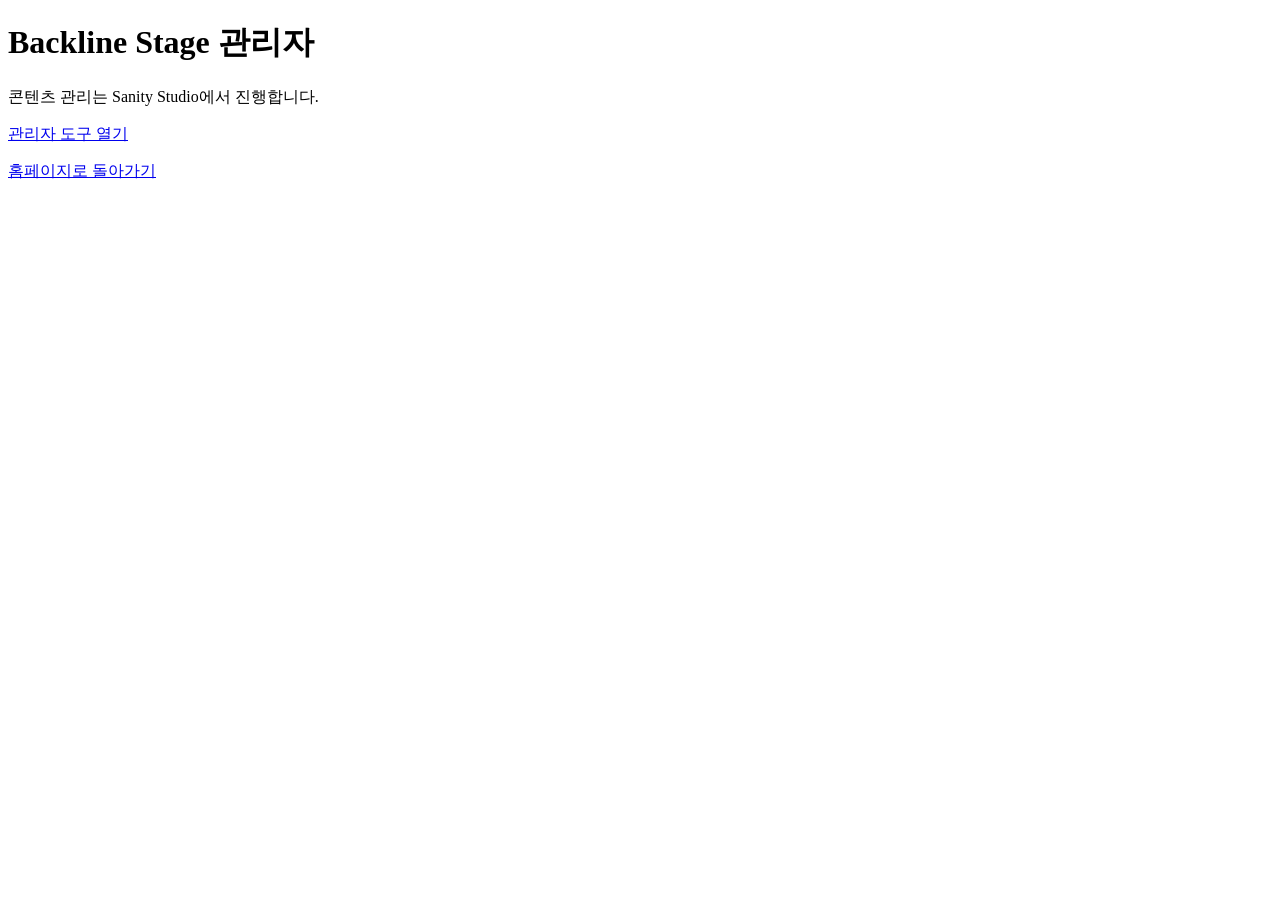
==== commit ab45d373: "Deploy YouTube video data" ====
--- a/admin/index.html
+++ b/admin/index.html
@@ -3,207 +3,15 @@
   <head>
     <meta charset="utf-8" />
     <meta name="viewport" content="width=device-width, initial-scale=1" />
-    <link rel="stylesheet" href="../assets/fonts/pretendard/pretendard-dynamic-subset.css" />
-    <link rel="preload" as="image" href="../assets/brand/original-white/logo-white.png" />
-    <link rel="icon" type="image/png" href="../assets/brand/mascot-face.png" />
+    <meta name="robots" content="noindex,nofollow" />
     <title>관리자 | Backline Stage</title>
-    <link rel="stylesheet" href="./admin.css" />
   </head>
   <body>
-    <header class="admin-header">
-      <div class="admin-header__inner">
-        <a class="brand" href="./" aria-label="Backline Stage 관리자 홈">
-          <img src="../assets/brand/original-white/logo-white.png" width="3243" height="2238" alt="" />
-          <span>Backline Stage Admin</span>
-        </a>
-        <nav class="admin-toplinks" aria-label="관리자 바로가기">
-          <a href="../index.html" target="_blank" rel="noopener">사이트 보기 ↗</a>
-          <a href="/cdn-cgi/access/logout" id="logout">로그아웃</a>
-        </nav>
-      </div>
-    </header>
-
-    <main class="admin-shell">
-      <section class="admin-hero">
-        <div>
-          <p class="eyebrow">Backline control room</p>
-          <h1>사이트 내용을<br /><span>한 곳에서 수정</span></h1>
-          <p class="lead">링크, 연락처, 공연장 정보, 공지, 포스터 이미지를 운영자가 직접 관리하는 관리자 페이지입니다.</p>
-        </div>
-        <div class="admin-status" aria-label="관리 상태 요약">
-          <article>
-            <span>MODE</span>
-            <strong>Protected</strong>
-          </article>
-          <article>
-            <span>PATH</span>
-            <strong>/admin</strong>
-          </article>
-          <article>
-            <span>API</span>
-            <strong>/api/admin</strong>
-          </article>
-        </div>
-      </section>
-
-      <div id="flash" aria-live="polite"></div>
-
-      <div class="admin-layout">
-        <aside class="admin-sidebar">
-          <p class="sidebar-k">EDIT MENU</p>
-          <nav class="admin-tabs" id="tabs" aria-label="관리 메뉴">
-            <button class="is-active" data-tab="links" type="button">
-              <span>01</span> 링크·연락처
-            </button>
-            <button data-tab="venue" type="button">
-              <span>02</span> 공연장 정보
-            </button>
-            <button data-tab="images" type="button">
-              <span>03</span> 이미지·포스터
-            </button>
-            <button data-tab="notices" type="button">
-              <span>04</span> 공지·뉴스
-            </button>
-          </nav>
-        </aside>
-
-        <section class="admin-content">
-          <section class="admin-panel is-active" data-panel="links">
-            <div class="panel-head">
-              <p class="eyebrow">Links / contact</p>
-              <h2>외부 링크와 기본 정보를 수정합니다</h2>
-            </div>
-
-            <div class="card">
-              <div class="card-head">
-                <h3>연락처 · 주소</h3>
-                <p>푸터, 문의, 오시는 길에 쓰이는 기본 정보입니다.</p>
-              </div>
-              <form id="settings-form-contact" class="field-grid">
-                <label>대표 전화<input name="phone" autocomplete="tel" /></label>
-                <label>이메일<input name="email" type="email" autocomplete="email" /></label>
-                <label>대표자명<input name="representative" /></label>
-                <label>사업자등록번호<input name="business_no" /></label>
-                <label class="full">실제 주소<input name="address" /></label>
-                <label>위도<input name="latitude" type="number" step="0.0000000000001" /></label>
-                <label>경도<input name="longitude" type="number" step="0.0000000000001" /></label>
-                <div class="full row-actions">
-                  <button class="btn hot" type="submit">정보 저장 →</button>
-                </div>
-              </form>
-            </div>
-
-            <div class="card">
-              <div class="card-head">
-                <h3>SNS · 신청 링크</h3>
-                <p>카카오톡, 인스타그램, 유튜브, 폼/캘린더/지도 임베드 주소를 관리합니다.</p>
-              </div>
-              <form id="settings-form-links" class="field-grid">
-                <label class="full">카카오톡 채널 URL<input name="kakao_url" placeholder="http://pf.kakao.com/_UpUKX" /></label>
-                <label class="full">인스타그램 URL<input name="instagram_url" placeholder="https://www.instagram.com/backline_stage_official/" /></label>
-                <label class="full">유튜브 채널 URL<input name="youtube_url" placeholder="https://www.youtube.com/@BacklineStage" /></label>
-                <label class="full">유튜브 플레이리스트 URL<input name="youtube_playlist_url" placeholder="https://www.youtube.com/playlist?list=PL24svE8CNbW1ji87Ny9HIq1Kz8DU74oJd" /></label>
-                <label class="full">구글 캘린더 iframe src<input name="google_calendar_src" /></label>
-                <label class="full">구글 폼 iframe src<input name="google_form_src" /></label>
-                <label class="full">카카오맵 iframe src<input name="kakao_map_src" /></label>
-                <div class="full row-actions">
-                  <button class="btn hot" type="submit">링크 저장 →</button>
-                </div>
-              </form>
-            </div>
-          </section>
-
-          <section class="admin-panel" data-panel="venue">
-            <div class="panel-head">
-              <p class="eyebrow">Venue data</p>
-              <h2>공연장 소개와 스펙 값을 관리합니다</h2>
-            </div>
-
-            <div class="card">
-              <form id="venue-form" class="field-grid">
-                <label class="full">공연장 명<input name="name" /></label>
-                <label class="full">한 줄 소개<input name="tagline" /></label>
-                <label>수용 인원<input name="capacity" /></label>
-                <label>무대 사이즈<input name="stage_size" /></label>
-                <label>음향<input name="sound" /></label>
-                <label>조명<input name="light" /></label>
-                <label class="full">장비 리스트 <small>한 줄에 하나씩 입력</small>
-                  <textarea name="equipment_text" rows="7" placeholder="Behringer X32 Full Size&#10;d&amp;b E12 × 2&#10;Sennheiser EW IEM G4 TWIN ★"></textarea>
-                </label>
-                <label class="full">평면도/단면도 이미지 URL<input name="floorplan_url" /></label>
-                <label class="full">상세 설명<textarea name="body" rows="5"></textarea></label>
-                <div class="full row-actions">
-                  <button class="btn hot" type="submit">공연장 정보 저장 →</button>
-                </div>
-              </form>
-            </div>
-          </section>
-
-          <section class="admin-panel" data-panel="images">
-            <div class="panel-head">
-              <p class="eyebrow">Images / posters</p>
-              <h2>공연 포스터와 갤러리 이미지를 관리합니다</h2>
-            </div>
-
-            <div class="card split-card">
-              <div class="card-head">
-                <h3>새 이미지 업로드</h3>
-                <p>5MB 이하 jpg, png, webp 파일을 등록합니다.</p>
-              </div>
-              <form id="poster-form" class="field-grid">
-                <label>제목<input name="title" required placeholder="BAND NIGHT vol.4" /></label>
-                <label>날짜<input name="date" type="date" required /></label>
-                <label class="full">이미지 파일<input name="file" type="file" accept="image/*" required /></label>
-                <div class="full row-actions">
-                  <button class="btn hot" type="submit">업로드 →</button>
-                </div>
-              </form>
-            </div>
-
-            <div class="list-head">
-              <h3>등록된 이미지</h3>
-              <button class="btn ghost" type="button" data-action="refresh-posters">새로고침</button>
-            </div>
-            <div class="poster-list" id="poster-list"></div>
-          </section>
-
-          <section class="admin-panel" data-panel="notices">
-            <div class="panel-head">
-              <p class="eyebrow">Notice board</p>
-              <h2>홈과 공지 영역에 표시할 소식을 관리합니다</h2>
-            </div>
-
-            <div class="card">
-              <div class="card-head">
-                <h3>새 공지 작성</h3>
-                <p>중요 공지는 고정으로 등록할 수 있습니다.</p>
-              </div>
-              <form id="notice-form" class="field-grid">
-                <label>제목<input name="title" required /></label>
-                <label>노출 상태
-                  <select name="pinned">
-                    <option value="false">일반</option>
-                    <option value="true">상단 고정</option>
-                  </select>
-                </label>
-                <label class="full">두 줄 미리보기<textarea name="body_short" maxlength="160" rows="2"></textarea></label>
-                <label class="full">상세 내용<textarea name="body" rows="5"></textarea></label>
-                <div class="full row-actions">
-                  <button class="btn hot" type="submit">공지 등록 →</button>
-                </div>
-              </form>
-            </div>
-
-            <div class="list-head">
-              <h3>등록된 공지</h3>
-              <button class="btn ghost" type="button" data-action="refresh-notices">새로고침</button>
-            </div>
-            <div class="notice-list" id="notice-list"></div>
-          </section>
-        </section>
-      </div>
+    <main>
+      <h1>Backline Stage 관리자</h1>
+      <p>콘텐츠 관리는 Sanity Studio에서 진행합니다.</p>
+      <p><a href="https://backline-stage.sanity.studio/">관리자 도구 열기</a></p>
+      <p><a href="/">홈페이지로 돌아가기</a></p>
     </main>
-
-    <script type="module" src="./admin.js"></script>
   </body>
 </html>
